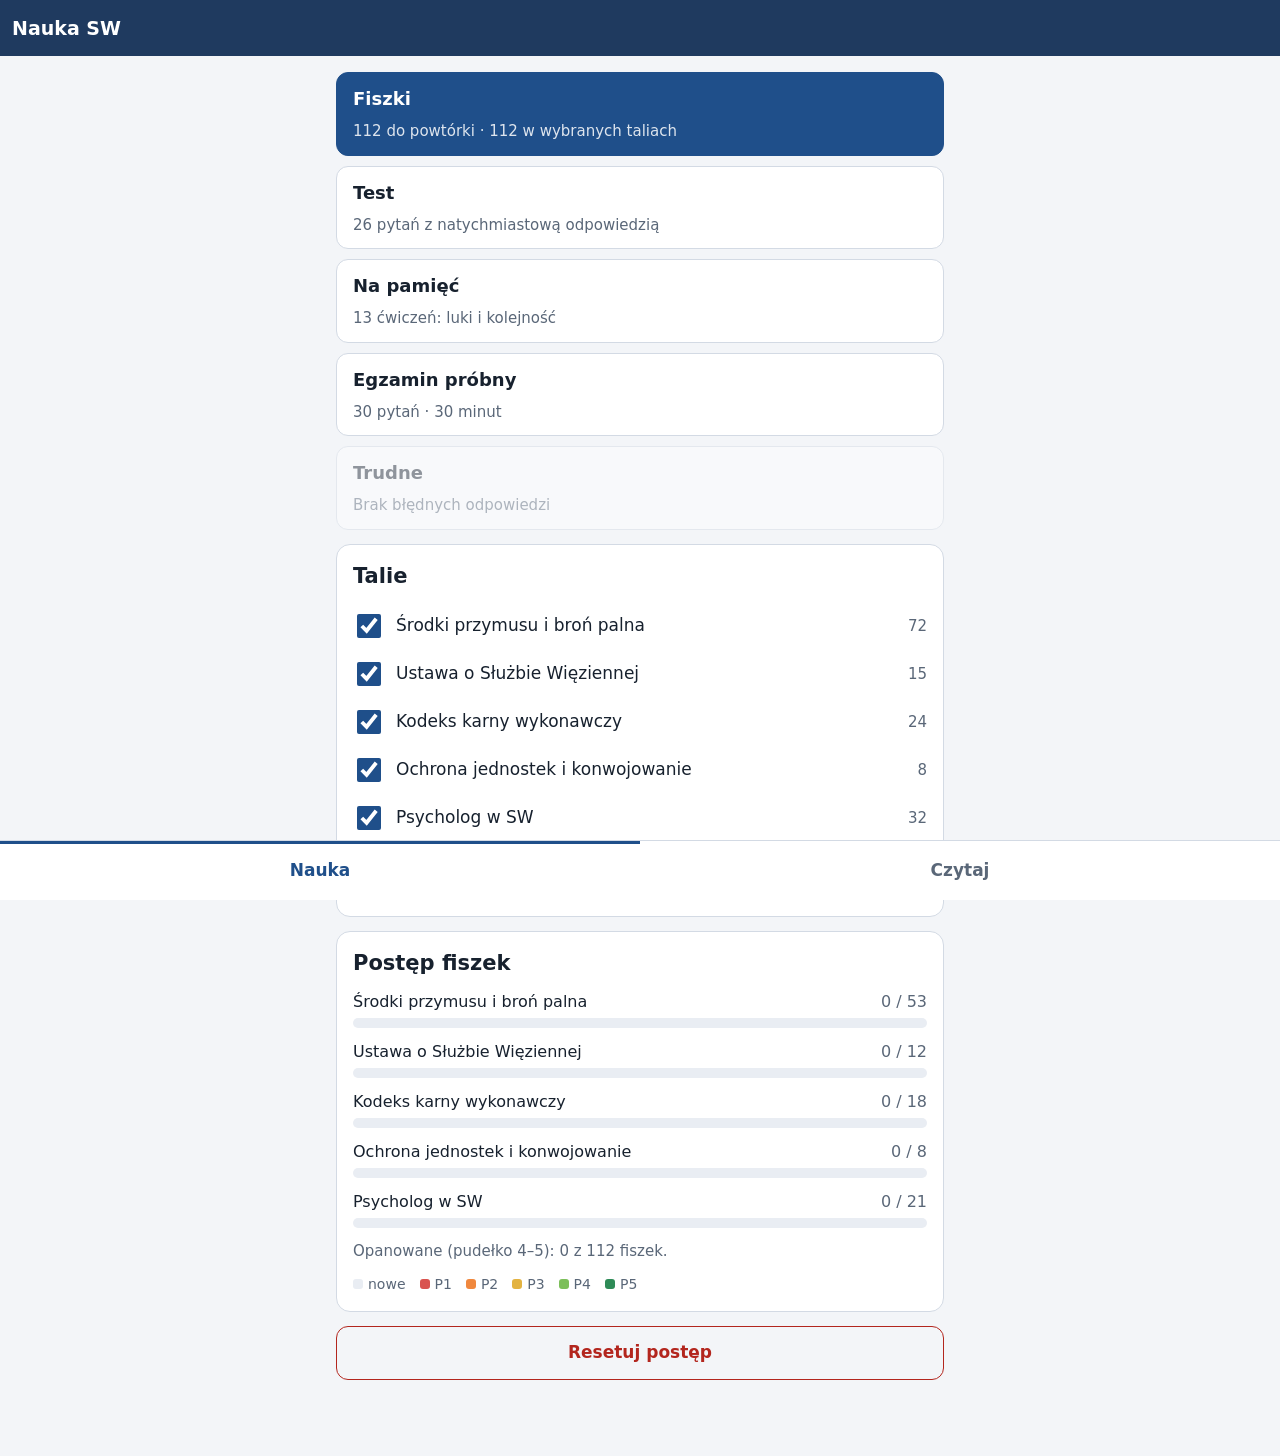
==== index.html @ e8537b6b "Add files via upload" ====
<!doctype html>
<html lang="pl">
<head>
  <meta charset="utf-8">
  <meta name="viewport" content="width=device-width, initial-scale=1, viewport-fit=cover">
  <title>Nauka SW</title>
  <meta name="description" content="Nauka do egzaminu ze szkolenia chorążych Służby Więziennej – fiszki, testy, egzamin próbny.">
  <meta name="theme-color" content="#1f3a5f" media="(prefers-color-scheme: light)">
  <meta name="theme-color" content="#0f1722" media="(prefers-color-scheme: dark)">
  <meta name="color-scheme" content="light dark">
  <meta name="apple-mobile-web-app-capable" content="yes">
  <meta name="mobile-web-app-capable" content="yes">
  <meta name="apple-mobile-web-app-title" content="Nauka SW">
  <meta name="apple-mobile-web-app-status-bar-style" content="default">
  <link rel="manifest" href="manifest.json">
  <link rel="icon" href="ikony/icon.svg" type="image/svg+xml">
  <link rel="apple-touch-icon" href="ikony/apple-touch-icon.png">
  <link rel="stylesheet" href="style.css">
</head>
<body>
  <header class="topbar">
    <button id="back" class="back" type="button" aria-label="Wróć" hidden>‹</button>
    <h1 id="title">Nauka SW</h1>
    <div id="timer" class="timer" hidden></div>
  </header>
  <div id="storage-warning" class="banner" hidden>Pamięć przeglądarki jest niedostępna – postęp nie zostanie zapisany po zamknięciu strony.</div>
  <main id="app" tabindex="-1">
    <p class="loading">Ładowanie…</p>
  </main>
  <nav class="tabbar" aria-label="Zakładki">
    <a href="#/" data-tab="nauka">Nauka</a>
    <a href="#/czytaj" data-tab="czytaj" id="tab-czytaj" hidden>Czytaj</a>
  </nav>
  <script src="app.js"></script>
</body>
</html>
---- style.css ----
:root {
  --bg: #f3f5f8;
  --surface: #ffffff;
  --surface-2: #e9edf3;
  --text: #17212e;
  --muted: #5a6778;
  --line: #d3dae4;
  --primary: #1f4f8a;
  --primary-text: #ffffff;
  --ok: #1d7a43;
  --ok-bg: #e3f4ea;
  --bad: #b3261e;
  --bad-bg: #fbe7e5;
  --warn: #8a5a00;
  --warn-bg: #fdf1d8;
  --quote: #eef2f8;
  --topbar: #1f3a5f;
  --topbar-text: #ffffff;
  --radius: 14px;
  --tabbar-h: 60px;
  color-scheme: light;
}

@media (prefers-color-scheme: dark) {
  :root {
    --bg: #0f1722;
    --surface: #18222f;
    --surface-2: #223041;
    --text: #e8edf3;
    --muted: #9ba8b8;
    --line: #2e3d50;
    --primary: #6ea8f0;
    --primary-text: #0b1420;
    --ok: #5fd08f;
    --ok-bg: #12301f;
    --bad: #ff8a80;
    --bad-bg: #3a1714;
    --warn: #f3c262;
    --warn-bg: #352812;
    --quote: #1d2a3a;
    --topbar: #131d2a;
    --topbar-text: #e8edf3;
    color-scheme: dark;
  }
}

* { box-sizing: border-box; }
html { -webkit-text-size-adjust: 100%; }
body {
  margin: 0;
  background: var(--bg);
  color: var(--text);
  font: 17px/1.5 system-ui, -apple-system, "Segoe UI", Roboto, "Helvetica Neue", Arial, sans-serif;
  min-height: 100vh;
  padding-bottom: calc(var(--tabbar-h) + env(safe-area-inset-bottom));
}
button, input { font: inherit; color: inherit; }
[hidden] { display: none !important; }

.topbar {
  position: sticky; top: 0; z-index: 10;
  display: flex; align-items: center; gap: 8px;
  min-height: 56px;
  padding: env(safe-area-inset-top) 12px 0;
  background: var(--topbar); color: var(--topbar-text);
}
.topbar h1 { flex: 1; margin: 0; font-size: 19px; font-weight: 650; overflow: hidden; text-overflow: ellipsis; white-space: nowrap; }
.back {
  width: 44px; height: 44px; border: 0; border-radius: 10px;
  background: transparent; color: inherit; font-size: 34px; line-height: 1; cursor: pointer;
}
.timer { font-variant-numeric: tabular-nums; font-weight: 700; padding: 4px 10px; border-radius: 8px; background: rgba(255,255,255,.15); }
.timer.low { background: var(--bad); color: #fff; }

.banner { background: var(--warn-bg); color: var(--warn); padding: 10px 16px; font-size: 15px; }

main { max-width: 640px; margin: 0 auto; padding: 16px; outline: none; }
.loading { color: var(--muted); text-align: center; margin-top: 40px; }

.tabbar {
  position: fixed; left: 0; right: 0; bottom: 0; z-index: 10;
  display: flex; height: calc(var(--tabbar-h) + env(safe-area-inset-bottom));
  padding-bottom: env(safe-area-inset-bottom);
  background: var(--surface); border-top: 1px solid var(--line);
}
.tabbar a {
  flex: 1; display: flex; align-items: center; justify-content: center;
  color: var(--muted); text-decoration: none; font-weight: 600; font-size: 17px;
}
.tabbar a.active { color: var(--primary); box-shadow: inset 0 3px 0 var(--primary); }

h2 { font-size: 21px; margin: 20px 0 10px; }
h3 { font-size: 18px; margin: 16px 0 8px; }
.muted { color: var(--muted); }
.small { font-size: 15px; }

.card {
  background: var(--surface); border: 1px solid var(--line); border-radius: var(--radius);
  padding: 16px; margin: 0 0 14px;
}

/* Przyciski */
.btn {
  display: flex; align-items: center; justify-content: center; gap: 8px;
  width: 100%; min-height: 54px; padding: 12px 16px;
  border: 1px solid var(--line); border-radius: 12px;
  background: var(--surface); color: var(--text);
  font-size: 17px; font-weight: 600; text-align: center; cursor: pointer;
  -webkit-tap-highlight-color: transparent; text-decoration: none;
}
.btn:active { transform: scale(.98); }
.btn:disabled { opacity: .45; cursor: default; transform: none; }
.btn.primary { background: var(--primary); color: var(--primary-text); border-color: var(--primary); }
.btn.ok { background: var(--ok); color: #fff; border-color: var(--ok); }
.btn.bad { background: var(--bad); color: #fff; border-color: var(--bad); }
.btn.warn { background: var(--warn); color: #fff; border-color: var(--warn); }
@media (prefers-color-scheme: dark) {
  .btn.ok, .btn.bad, .btn.warn { color: #0b1420; }
}
.btn.ghost { background: transparent; }
.btn.danger { color: var(--bad); border-color: var(--bad); background: transparent; }
.row { display: flex; gap: 10px; }
.row > * { flex: 1; }
.stack > * + * { margin-top: 10px; }

/* Ekran startowy – tryby */
.modes { display: grid; gap: 10px; margin-bottom: 14px; }
.mode {
  display: flex; flex-direction: column; align-items: flex-start; justify-content: center;
  min-height: 68px; padding: 12px 16px; text-align: left;
}
.mode .mode-name { font-size: 18px; }
.mode .mode-sub { font-size: 15px; font-weight: 400; color: var(--muted); }
.mode.primary .mode-sub { color: inherit; opacity: .85; }

/* Filtry */
.check {
  display: flex; align-items: center; gap: 12px;
  min-height: 48px; padding: 6px 0; cursor: pointer;
}
.check input { width: 24px; height: 24px; flex: none; accent-color: var(--primary); }
.check span { flex: 1; }
.check .count { flex: none; color: var(--muted); font-size: 15px; }
.switch { display: flex; align-items: center; justify-content: space-between; gap: 12px; min-height: 52px; cursor: pointer; border-top: 1px solid var(--line); margin-top: 6px; padding-top: 6px; }
.switch input { appearance: none; -webkit-appearance: none; width: 52px; height: 30px; border-radius: 15px; background: var(--line); position: relative; flex: none; cursor: pointer; transition: background .15s; }
.switch input::after { content: ""; position: absolute; top: 3px; left: 3px; width: 24px; height: 24px; border-radius: 50%; background: #fff; transition: transform .15s; box-shadow: 0 1px 3px rgba(0,0,0,.3); }
.switch input:checked { background: var(--primary); }
.switch input:checked::after { transform: translateX(22px); }

/* Postęp */
.deck-progress + .deck-progress { margin-top: 12px; }
.deck-progress .label { display: flex; justify-content: space-between; gap: 10px; font-size: 16px; }
.bar { height: 10px; border-radius: 5px; background: var(--surface-2); overflow: hidden; margin-top: 4px; display: flex; }
.bar > i { display: block; height: 100%; }
:root { --b1: #d9534f; --b2: #f0883e; --b3: #e3b341; --b4: #7cbf5a; --b5: #2e8b57; }
.b1 { background: var(--b1); } .b2 { background: var(--b2); } .b3 { background: var(--b3); } .b4 { background: var(--b4); } .b5 { background: var(--b5); }
.legend { display: flex; flex-wrap: wrap; gap: 6px 14px; font-size: 14px; color: var(--muted); margin-top: 12px; }
.legend span::before { content: ""; display: inline-block; width: 10px; height: 10px; border-radius: 3px; margin-right: 5px; background: var(--c); }

/* Nauka – wspólne */
.progress-line { display: flex; justify-content: space-between; color: var(--muted); font-size: 15px; margin-bottom: 8px; }
.tag { display: inline-block; font-size: 13px; font-weight: 600; padding: 2px 8px; border-radius: 999px; background: var(--surface-2); color: var(--muted); margin: 0 6px 6px 0; }
.tag.mem { background: var(--warn-bg); color: var(--warn); }
.source { font-size: 15px; color: var(--muted); margin-top: 12px; padding-top: 10px; border-top: 1px dashed var(--line); }
.source b { font-weight: 600; }
.actions {
  position: sticky; bottom: calc(var(--tabbar-h) + env(safe-area-inset-bottom));
  background: linear-gradient(to bottom, transparent, var(--bg) 14px);
  padding: 18px 0 10px; margin-top: 4px;
}

/* Fiszki */
.flash { min-height: 220px; cursor: pointer; display: flex; flex-direction: column; -webkit-tap-highlight-color: transparent; }
.flash .fc-front { font-size: 19px; font-weight: 600; }
.flash .fc-back { margin-top: 14px; padding-top: 14px; border-top: 1px solid var(--line); font-size: 18px; white-space: pre-line; }
.flash .hint { margin-top: auto; padding-top: 16px; text-align: center; color: var(--muted); font-size: 15px; }

/* Test */
.question { font-size: 19px; font-weight: 600; margin: 4px 0 14px; }
.options { display: grid; gap: 10px; }
.option { justify-content: flex-start; text-align: left; font-weight: 500; min-height: 56px; }
.option.selected { border-color: var(--primary); box-shadow: inset 0 0 0 2px var(--primary); }
.option.correct { background: var(--ok-bg); border-color: var(--ok); color: var(--text); box-shadow: inset 0 0 0 2px var(--ok); }
.option.wrong { background: var(--bad-bg); border-color: var(--bad); color: var(--text); box-shadow: inset 0 0 0 2px var(--bad); }
.option:disabled { opacity: 1; }
.feedback { margin-top: 14px; padding: 12px 14px; border-radius: 12px; }
.feedback.ok { background: var(--ok-bg); }
.feedback.bad { background: var(--bad-bg); }
.feedback strong { display: block; margin-bottom: 4px; }

/* Luki */
.cloze { font-size: 18px; line-height: 2.2; }
.gap {
  display: inline-block; min-width: 4ch; max-width: 100%;
  padding: 2px 6px; margin: 0 2px; line-height: 1.4;
  border: 0; border-bottom: 2px solid var(--primary); border-radius: 6px 6px 0 0;
  background: var(--surface-2); font-size: 17px;
}
.gap:focus { outline: 2px solid var(--primary); outline-offset: 1px; }
.gap.correct { border-color: var(--ok); background: var(--ok-bg); }
.gap.wrong { border-color: var(--bad); background: var(--bad-bg); }
.fix { color: var(--ok); font-weight: 700; font-size: 16px; }

/* Kolejność */
.order-list { list-style: none; margin: 0; padding: 0; display: grid; gap: 8px; }
.order-item {
  display: flex; align-items: center; gap: 6px;
  background: var(--surface); border: 1px solid var(--line); border-radius: 12px;
  padding: 6px; min-height: 60px;
}
.order-item.dragging { box-shadow: 0 6px 18px rgba(0,0,0,.25); border-color: var(--primary); position: relative; z-index: 2; }
.order-item.correct { border-color: var(--ok); background: var(--ok-bg); }
.order-item.wrong { border-color: var(--bad); background: var(--bad-bg); }
.order-item .txt { flex: 1; font-size: 16px; line-height: 1.35; padding: 4px 2px; }
.handle {
  flex: none; width: 36px; align-self: stretch; display: flex; align-items: center; justify-content: center;
  color: var(--muted); font-size: 22px; cursor: grab; touch-action: none; user-select: none; -webkit-user-select: none;
}
.mv { flex: none; width: 44px; height: 44px; border: 1px solid var(--line); border-radius: 10px; background: var(--surface-2); font-size: 18px; cursor: pointer; }
.mv:disabled { opacity: .3; }
.solution { margin: 10px 0 0; padding-left: 24px; }
.solution li { margin: 4px 0; }

/* Wyniki */
.score { font-size: 44px; font-weight: 800; text-align: center; margin: 4px 0; }
.score-sub { text-align: center; color: var(--muted); margin-bottom: 8px; }
.mistake { border-left: 4px solid var(--bad); }
.mistake .q { font-weight: 600; margin-bottom: 6px; }
.mistake .your { color: var(--bad); }
.mistake .good { color: var(--ok); }
.empty { text-align: center; padding: 26px 16px; }
.empty .big { font-size: 40px; }

/* Czytaj */
.seg { display: flex; background: var(--surface-2); border-radius: 12px; padding: 4px; gap: 4px; margin-bottom: 12px; }
.seg button { flex: 1; min-height: 46px; border: 0; border-radius: 9px; background: transparent; font-weight: 600; cursor: pointer; font-size: 16px; }
.seg button.on { background: var(--surface); box-shadow: 0 1px 3px rgba(0,0,0,.15); }
.toc summary { cursor: pointer; font-weight: 700; min-height: 44px; display: flex; align-items: center; }
.toc ol { list-style: none; margin: 6px 0 0; padding: 0; }
.toc li button { display: block; width: 100%; text-align: left; border: 0; background: none; padding: 9px 4px; cursor: pointer; color: var(--primary); font-size: 16px; border-top: 1px solid var(--line); }
.toc li.h3 button { padding-left: 22px; font-size: 15px; color: var(--text); }
.doc { overflow-wrap: anywhere; }
.doc h1 { font-size: 24px; line-height: 1.25; margin: 4px 0 12px; }
.doc h2 { font-size: 21px; line-height: 1.3; margin: 30px 0 10px; padding-top: 12px; border-top: 2px solid var(--line); scroll-margin-top: 70px; }
.doc h3 { font-size: 18px; margin: 22px 0 8px; scroll-margin-top: 70px; }
.doc p { margin: 0 0 12px; }
.doc ul, .doc ol { margin: 0 0 12px; padding-left: 24px; }
.doc li { margin: 4px 0; }
.doc li > ul, .doc li > ol { margin: 4px 0 0; }
.doc blockquote { margin: 0 0 12px; padding: 10px 14px; background: var(--quote); border-left: 4px solid var(--primary); border-radius: 0 10px 10px 0; }
.doc blockquote p:last-child { margin-bottom: 0; }
.table-wrap { overflow-x: auto; margin: 0 0 14px; border: 1px solid var(--line); border-radius: 10px; -webkit-overflow-scrolling: touch; }
.doc table { border-collapse: collapse; width: 100%; font-size: 15px; min-width: 100%; }
.doc th, .doc td { padding: 8px 10px; border-bottom: 1px solid var(--line); vertical-align: top; text-align: left; min-width: 9em; }
.doc th { background: var(--surface-2); }
.doc tr:last-child td { border-bottom: 0; }
.to-top {
  position: fixed; right: 16px; bottom: calc(var(--tabbar-h) + env(safe-area-inset-bottom) + 16px);
  width: 52px; height: 52px; border-radius: 50%; border: 0; z-index: 5;
  background: var(--primary); color: var(--primary-text); font-size: 24px; cursor: pointer;
  box-shadow: 0 3px 10px rgba(0,0,0,.25);
}
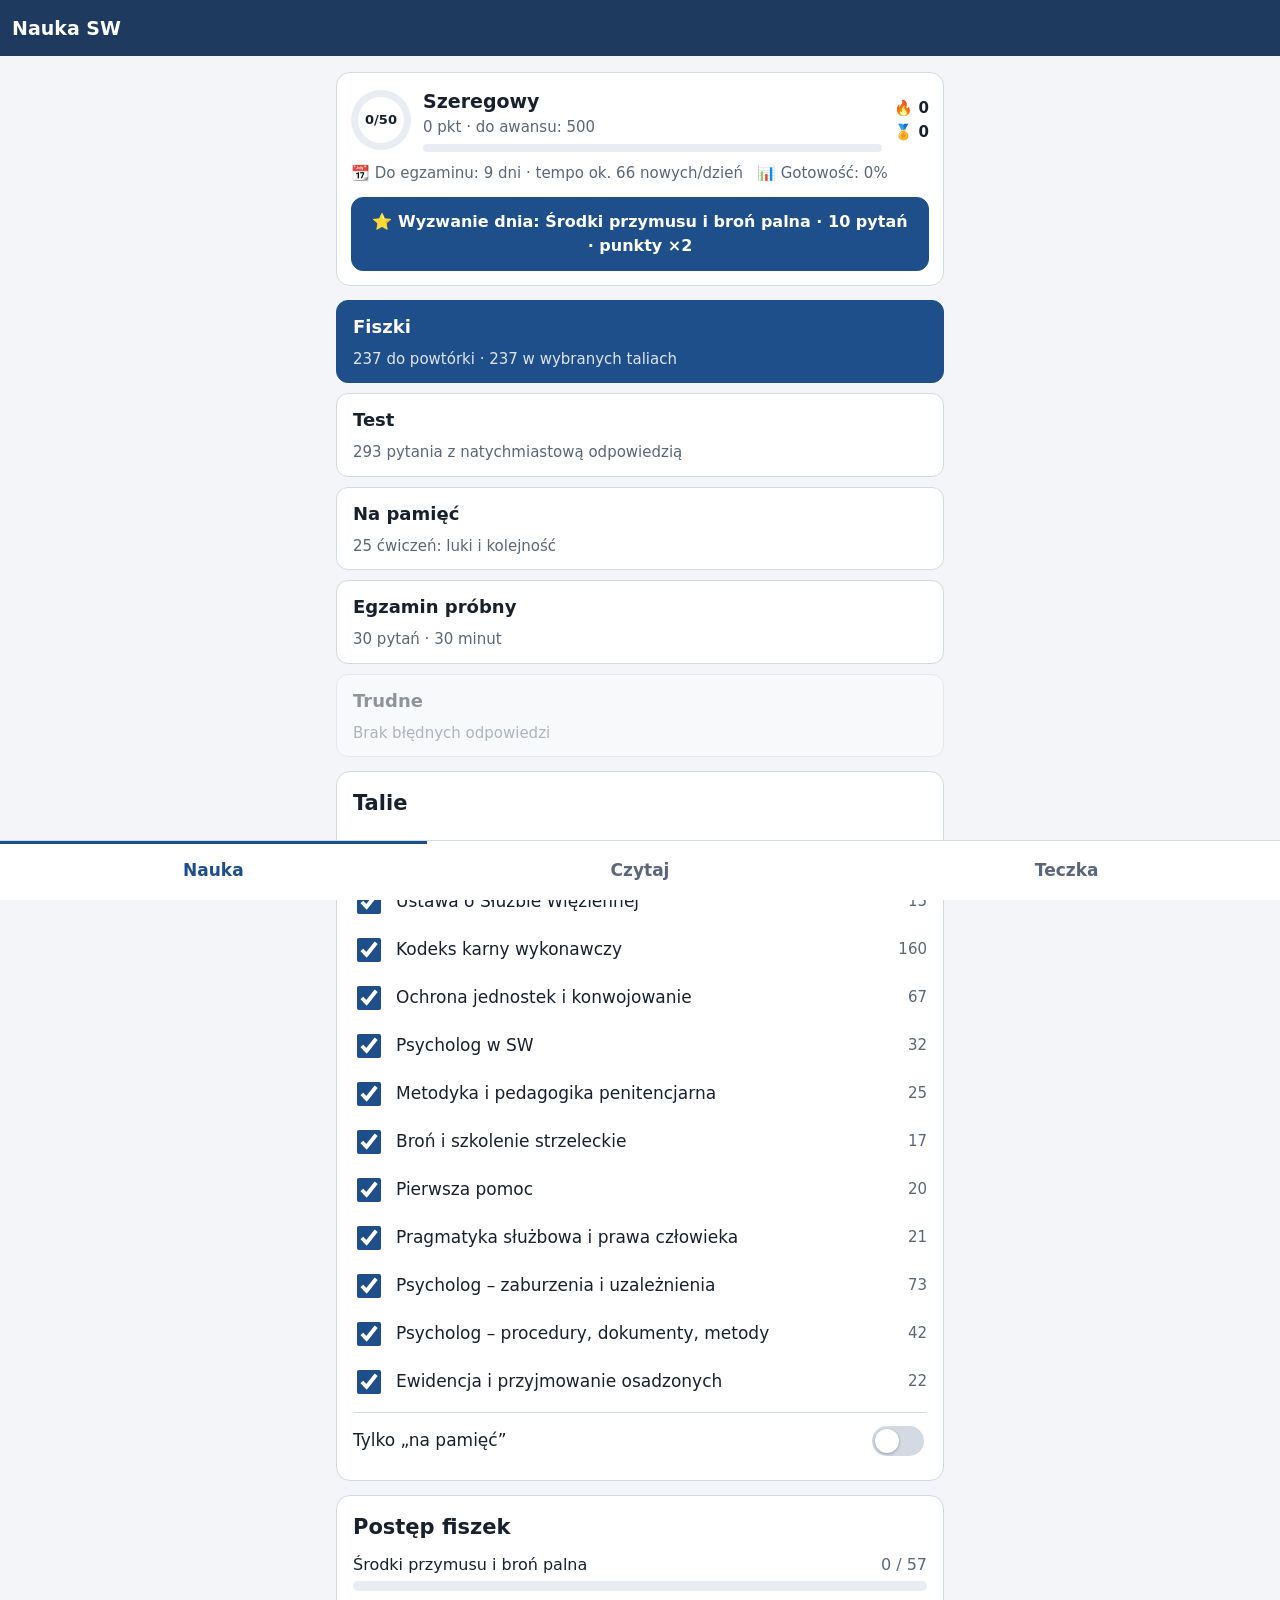
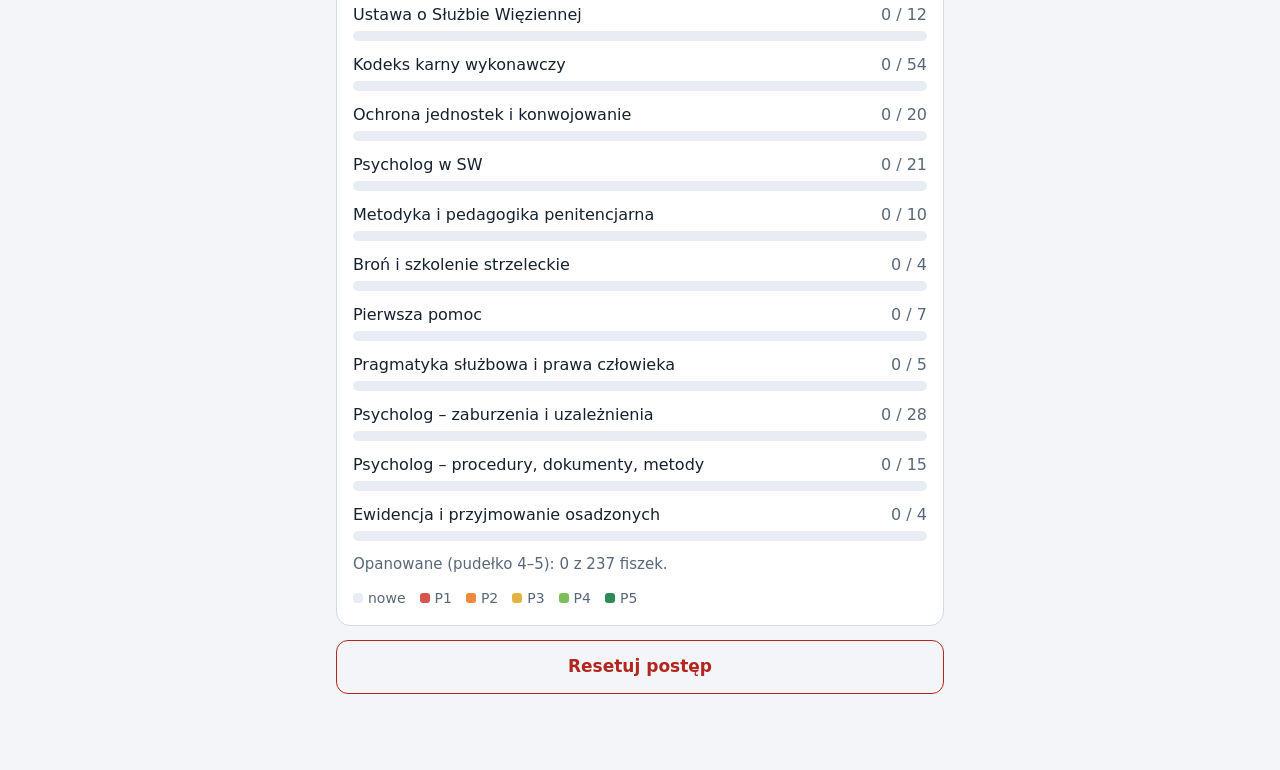
==== commit 05c91745: "Służba: punkty, stopnie, odznaki, kamienie milowe; motyw; warianty pytań; tryb Wybierz; cache v11 - " ====
--- a/index.html
+++ b/index.html
@@ -30,6 +30,7 @@
   <nav class="tabbar" aria-label="Zakładki">
     <a href="#/" data-tab="nauka">Nauka</a>
     <a href="#/czytaj" data-tab="czytaj" id="tab-czytaj" hidden>Czytaj</a>
+    <a href="#/teczka" data-tab="teczka">Teczka</a>
   </nav>
   <script src="app.js"></script>
 </body>
--- a/style.css
+++ b/style.css
@@ -14,6 +14,8 @@
   --warn: #8a5a00;
   --warn-bg: #fdf1d8;
   --quote: #eef2f8;
+  --mark: #ffe58a;
+  --mark-current: #ff9f43;
   --topbar: #1f3a5f;
   --topbar-text: #ffffff;
   --radius: 14px;
@@ -21,8 +23,7 @@
   color-scheme: light;
 }
 
-@media (prefers-color-scheme: dark) {
-  :root {
+:root[data-theme="dark"] {
     --bg: #0f1722;
     --surface: #18222f;
     --surface-2: #223041;
@@ -38,6 +39,32 @@
     --warn: #f3c262;
     --warn-bg: #352812;
     --quote: #1d2a3a;
+    --mark: #6b5600;
+    --mark-current: #c2560c;
+    --topbar: #131d2a;
+    --topbar-text: #e8edf3;
+    color-scheme: dark;
+}
+
+@media (prefers-color-scheme: dark) {
+  :root:not([data-theme="light"]) {
+    --bg: #0f1722;
+    --surface: #18222f;
+    --surface-2: #223041;
+    --text: #e8edf3;
+    --muted: #9ba8b8;
+    --line: #2e3d50;
+    --primary: #6ea8f0;
+    --primary-text: #0b1420;
+    --ok: #5fd08f;
+    --ok-bg: #12301f;
+    --bad: #ff8a80;
+    --bad-bg: #3a1714;
+    --warn: #f3c262;
+    --warn-bg: #352812;
+    --quote: #1d2a3a;
+    --mark: #6b5600;
+    --mark-current: #c2560c;
     --topbar: #131d2a;
     --topbar-text: #e8edf3;
     color-scheme: dark;
@@ -114,8 +141,9 @@
 .btn.ok { background: var(--ok); color: #fff; border-color: var(--ok); }
 .btn.bad { background: var(--bad); color: #fff; border-color: var(--bad); }
 .btn.warn { background: var(--warn); color: #fff; border-color: var(--warn); }
+:root[data-theme="dark"] .btn.ok, :root[data-theme="dark"] .btn.bad, :root[data-theme="dark"] .btn.warn { color: #0b1420; }
 @media (prefers-color-scheme: dark) {
-  .btn.ok, .btn.bad, .btn.warn { color: #0b1420; }
+  :root:not([data-theme="light"]) .btn.ok, :root:not([data-theme="light"]) .btn.bad, :root:not([data-theme="light"]) .btn.warn { color: #0b1420; }
 }
 .btn.ghost { background: transparent; }
 .btn.danger { color: var(--bad); border-color: var(--bad); background: transparent; }
@@ -254,9 +282,133 @@
 .doc th, .doc td { padding: 8px 10px; border-bottom: 1px solid var(--line); vertical-align: top; text-align: left; min-width: 9em; }
 .doc th { background: var(--surface-2); }
 .doc tr:last-child td { border-bottom: 0; }
+/* Wyszukiwanie w skrypcie */
+.search { padding: 12px; }
+.search-input {
+  width: 100%; min-height: 50px; padding: 10px 14px;
+  border: 1px solid var(--line); border-radius: 12px;
+  background: var(--surface-2); font-size: 17px;
+}
+.search-input:focus { outline: 2px solid var(--primary); outline-offset: 1px; }
+.search .check { margin-top: 4px; }
+.search-summary { margin: 8px 0 4px; }
+.search-results:empty { display: none; }
+.search-list { list-style: none; margin: 0; padding: 0; max-height: 45vh; overflow-y: auto; -webkit-overflow-scrolling: touch; border-top: 1px solid var(--line); }
+.search-list li button {
+  display: block; width: 100%; text-align: left; border: 0; background: none; cursor: pointer;
+  padding: 10px 4px; border-bottom: 1px solid var(--line);
+}
+.search-where { display: block; font-weight: 600; font-size: 15px; color: var(--primary); }
+.search-where .tag { margin: 0 6px 2px 0; vertical-align: middle; }
+.search-snippet { display: block; font-size: 15px; color: var(--muted); margin-top: 2px; }
+.search-snippet mark { background: var(--mark); color: var(--text); border-radius: 3px; padding: 0 1px; }
+.search-bar {
+  position: sticky; top: calc(56px + env(safe-area-inset-top)); z-index: 5;
+  display: flex; align-items: center; gap: 8px;
+  margin: 0 0 12px; padding: 8px 10px;
+  background: var(--surface); border: 1px solid var(--line); border-radius: 12px;
+  box-shadow: 0 2px 8px rgba(0,0,0,.12);
+}
+.search-count { flex: 1; font-weight: 700; font-variant-numeric: tabular-nums; }
+mark.hit { background: var(--mark); color: inherit; border-radius: 3px; padding: 0 1px; }
+mark.hit.current { background: var(--mark-current); color: #fff; box-shadow: 0 0 0 2px var(--mark-current); }
 .to-top {
   position: fixed; right: 16px; bottom: calc(var(--tabbar-h) + env(safe-area-inset-bottom) + 16px);
   width: 52px; height: 52px; border-radius: 50%; border: 0; z-index: 5;
   background: var(--primary); color: var(--primary-text); font-size: 24px; cursor: pointer;
   box-shadow: 0 3px 10px rgba(0,0,0,.25);
 }
+
+/* Ocena wyniku */
+.verdict { text-align: center; border-top: 6px solid var(--line); }
+.verdict-icon { font-size: 44px; line-height: 1; margin-top: 4px; }
+.verdict .rank { display: inline-block; margin: 2px auto 8px; padding: 3px 12px; border-radius: 999px; font-size: 14px; font-weight: 700; background: var(--surface-2); }
+.verdict-head { font-size: 20px; font-weight: 800; margin-bottom: 4px; }
+.verdict-text { margin: 4px 0 0; font-size: 16px; }
+.verdict-extra { margin: 10px 0 0; font-weight: 700; }
+.v-red { border-top-color: #d9534f; }
+.v-red .verdict-icon { animation: alarm .6s ease-in-out 4; }
+.v-orange { border-top-color: #f0883e; }
+.v-green { border-top-color: #2e8b57; }
+.v-gold { border-top-color: #d4a017; background: linear-gradient(180deg, rgba(212,160,23,.14), transparent 60%), var(--surface); }
+.v-gold .rank { background: #d4a017; color: #1a1a1a; }
+@keyframes alarm { 50% { opacity: .25; transform: scale(1.15); } }
+.confetti { position: fixed; inset: 0; pointer-events: none; overflow: hidden; z-index: 50; }
+.confetti span { position: absolute; top: -40px; font-size: 24px; animation-name: fall; animation-timing-function: linear; animation-fill-mode: forwards; }
+@keyframes fall { to { transform: translateY(110vh) rotate(540deg); opacity: .9; } }
+@media (prefers-reduced-motion: reduce) { .v-red .verdict-icon { animation: none; } }
+
+/* Powiadomienie o nowej wersji */
+.update-banner { position: fixed; left: 12px; right: 12px; bottom: calc(76px + env(safe-area-inset-bottom, 0px)); z-index: 60;
+  display: flex; align-items: center; gap: 10px; padding: 10px 12px; border-radius: 14px;
+  background: var(--surface); border: 2px solid var(--primary); box-shadow: 0 6px 20px rgba(0,0,0,.25); font-size: 15px; }
+.update-banner span { flex: 1; }
+.update-banner .btn { width: auto; min-height: 42px; padding: 0 16px; margin: 0; }
+
+/* Służba: karta na starcie */
+.service { padding: 14px; }
+.service-top { display: flex; align-items: center; gap: 12px; color: inherit; text-decoration: none; }
+.ring { --p: 0; flex: none; width: 60px; height: 60px; border-radius: 50%; display: grid; place-items: center;
+  background: conic-gradient(var(--ok) calc(var(--p) * 1%), var(--surface-2) 0); }
+.ring span { width: 46px; height: 46px; border-radius: 50%; background: var(--surface); display: grid; place-items: center; font-size: 13px; font-weight: 700; }
+.service-main { flex: 1; min-width: 0; }
+.service-rank { font-size: 19px; font-weight: 800; }
+.service-side { text-align: right; font-weight: 700; font-size: 15px; line-height: 1.6; }
+.xp { height: 8px; border-radius: 4px; background: var(--surface-2); overflow: hidden; margin-top: 6px; }
+.xp i { display: block; height: 100%; background: linear-gradient(90deg, var(--primary), #d4a017); border-radius: 4px; }
+.service-info { display: flex; flex-wrap: wrap; gap: 4px 14px; margin: 10px 0 0; color: var(--muted); }
+.btn.challenge { margin-top: 12px; min-height: 48px; font-size: 16px; }
+
+/* Teczka osobowa */
+.teczka-head { text-align: center; }
+.promo-rank { font-size: 26px; font-weight: 800; margin: 4px 0; }
+.stats { display: grid; grid-template-columns: repeat(4, 1fr); gap: 8px; margin: 12px 0; }
+.stat { background: var(--surface-2); border-radius: 10px; padding: 8px 4px; }
+.stat-v { font-weight: 800; font-size: 16px; white-space: nowrap; }
+@media (max-width: 400px) { .stats { grid-template-columns: repeat(2, 1fr); } }
+.field { display: flex; align-items: center; justify-content: space-between; gap: 10px; font-weight: 600; }
+.field input.date { font: inherit; padding: 8px 10px; border: 1px solid var(--line); border-radius: 10px; background: var(--surface); color: var(--text); }
+.timeline { list-style: none; margin: 0; padding: 0; }
+.timeline li { display: flex; align-items: center; gap: 10px; padding: 8px 0; border-top: 1px solid var(--line); color: var(--muted); }
+.timeline li:first-child { border-top: 0; }
+.timeline li.done { color: var(--text); font-weight: 600; }
+.tl-dot { flex: none; width: 34px; height: 34px; border-radius: 50%; display: grid; place-items: center; background: var(--surface-2); }
+.timeline li.done .tl-dot { background: var(--ok); color: #fff; }
+.cal { display: grid; grid-template-columns: repeat(7, 1fr); gap: 5px; text-align: center; }
+.cal-h { font-size: 13px; color: var(--muted); font-weight: 600; }
+.cal-d { aspect-ratio: 1; display: grid; place-items: center; border-radius: 8px; font-size: 13px; background: var(--surface-2); }
+.cal-d.l1 { background: color-mix(in srgb, var(--ok) 25%, var(--surface-2)); }
+.cal-d.l2 { background: color-mix(in srgb, var(--ok) 50%, var(--surface-2)); }
+.cal-d.l3 { background: color-mix(in srgb, var(--ok) 75%, var(--surface-2)); color: #fff; }
+.cal-d.l4 { background: var(--ok); color: #fff; font-weight: 700; }
+.cal-d.future { opacity: .35; }
+.cal-d.today { outline: 2px solid var(--primary); }
+.badges { display: grid; grid-template-columns: repeat(auto-fill, minmax(140px, 1fr)); gap: 8px; }
+.badge { display: flex; flex-direction: column; align-items: center; text-align: center; gap: 2px; padding: 10px 6px; border-radius: 12px; border: 1px dashed var(--line); opacity: .55; filter: grayscale(1); }
+.badge.got { opacity: 1; filter: none; border: 1px solid #d4a017; background: color-mix(in srgb, #d4a017 10%, var(--surface)); }
+.badge-icon { font-size: 30px; line-height: 1.2; }
+.badge strong { font-size: 14px; line-height: 1.25; }
+.badge .small { font-size: 12px; line-height: 1.3; }
+.ranks > div { display: flex; justify-content: space-between; padding: 5px 8px; border-radius: 8px; }
+.ranks > div.past { color: var(--muted); }
+.ranks > div.on { background: var(--surface-2); font-weight: 800; }
+
+/* Powiadomienia i awans */
+.toast { position: fixed; left: 12px; right: 12px; top: calc(12px + env(safe-area-inset-top, 0px)); z-index: 70;
+  display: flex; align-items: center; gap: 12px; padding: 12px 14px; border-radius: 14px;
+  background: var(--surface); border: 2px solid #d4a017; box-shadow: 0 8px 24px rgba(0,0,0,.25);
+  animation: toast-in .3s ease-out; transition: opacity .3s, transform .3s; }
+.toast.out { opacity: 0; transform: translateY(-20px); }
+.toast-icon { font-size: 30px; }
+@keyframes toast-in { from { opacity: 0; transform: translateY(-20px); } }
+.modal { position: fixed; inset: 0; z-index: 80; background: rgba(0,0,0,.55); display: grid; place-items: center; padding: 16px; }
+.modal-card { max-width: 420px; width: 100%; text-align: center; margin: 0; }
+
+/* Na pamięć – tryb Wybierz */
+.seg-sm { margin: 8px 0 10px; }
+.seg-sm button { min-height: 38px; font-size: 15px; }
+.pickers { margin-top: 12px; display: grid; gap: 8px; }
+.pick-row { display: flex; flex-wrap: wrap; align-items: center; gap: 6px; }
+.pick-n { font-weight: 800; color: var(--muted); min-width: 22px; }
+.chip { border: 1px solid var(--line); background: var(--surface-2); color: var(--text); border-radius: 999px; padding: 8px 12px; font-size: 15px; cursor: pointer; }
+.chip.on { background: var(--primary); color: var(--primary-text); border-color: var(--primary); }
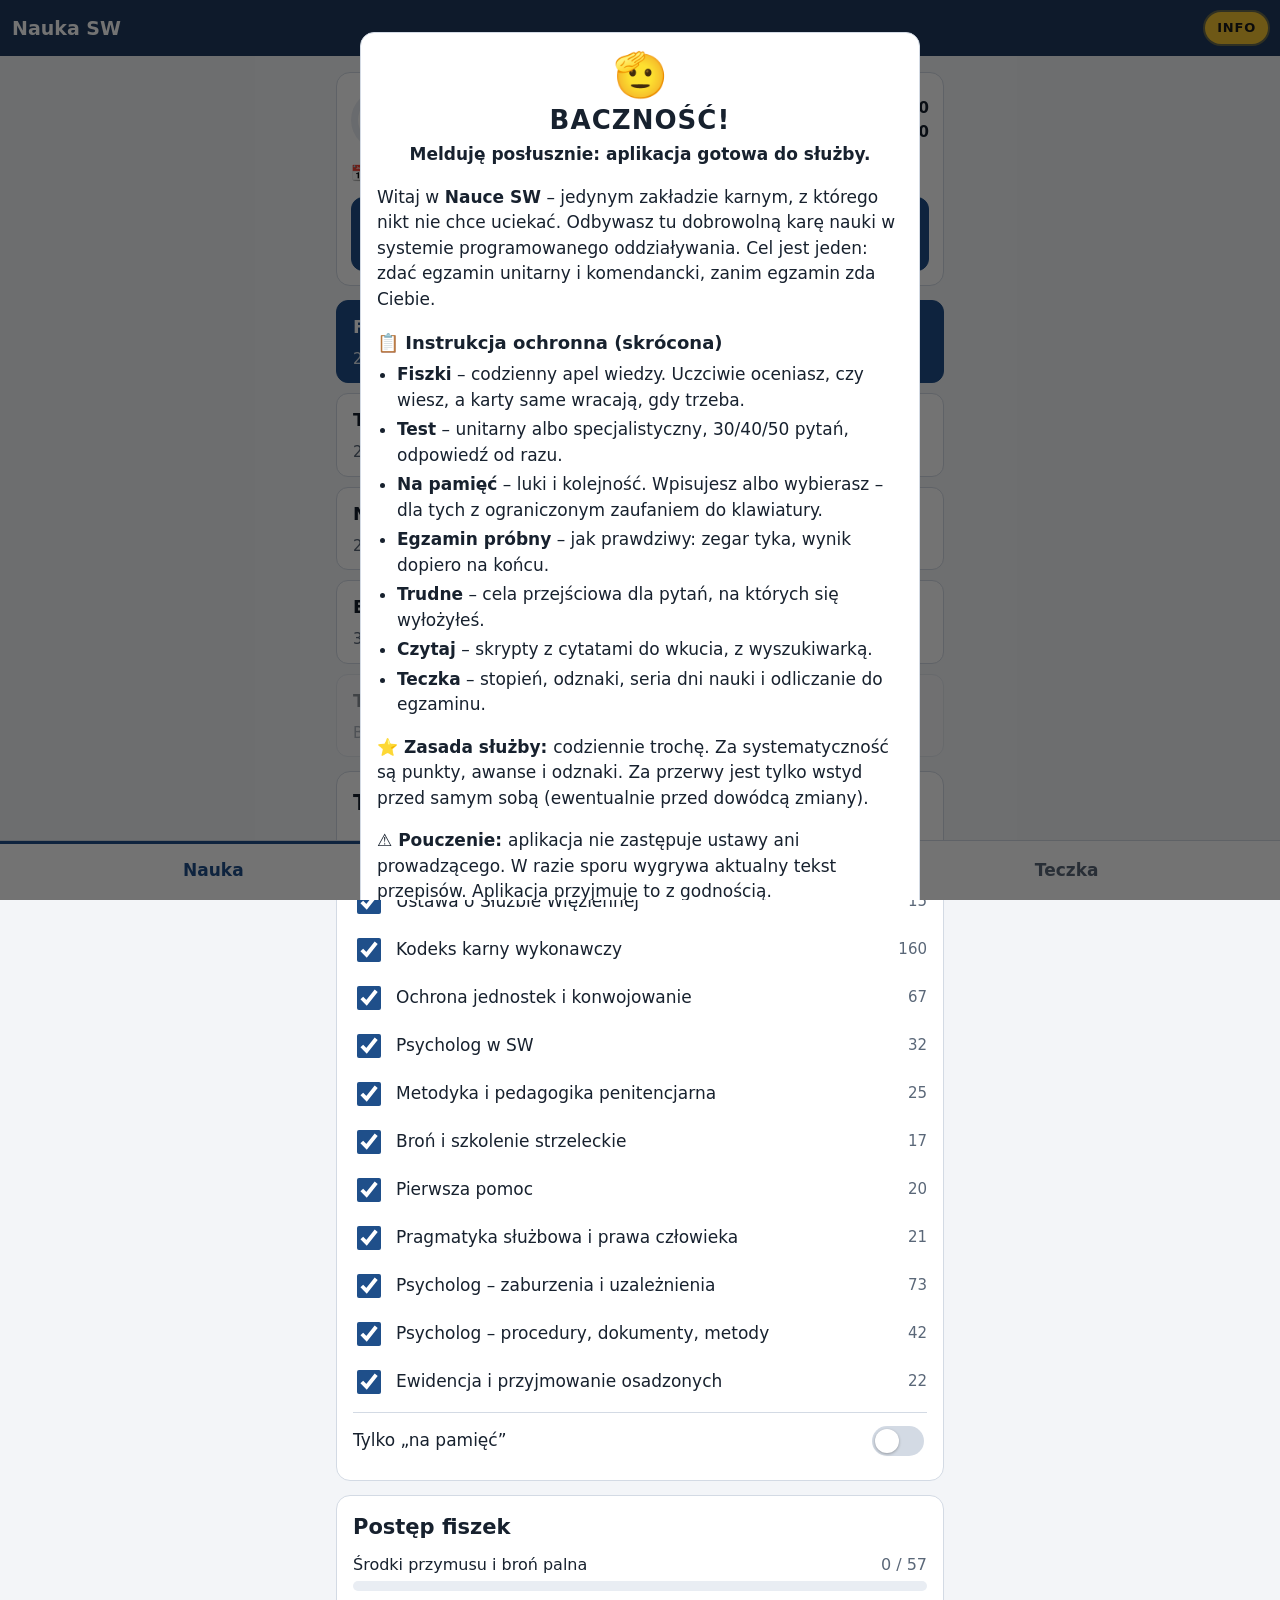
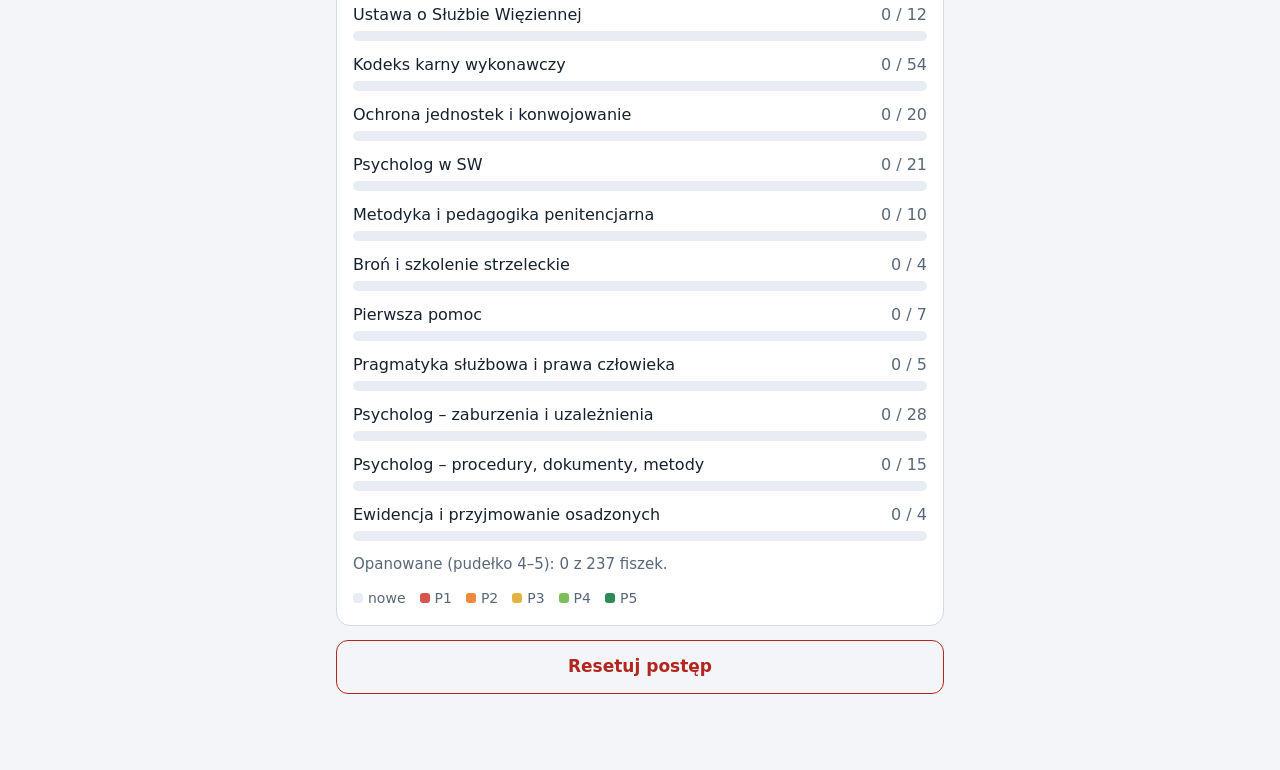
==== commit 4ad078a5: "Okno startowe z przyciskiem INFO, stopnie do pułkownika, lista słów pod luką; cache v12 - Okno „BACZ" ====
--- a/index.html
+++ b/index.html
@@ -21,6 +21,7 @@
   <header class="topbar">
     <button id="back" class="back" type="button" aria-label="Wróć" hidden>‹</button>
     <h1 id="title">Nauka SW</h1>
+    <button id="info" class="info-btn" type="button" aria-label="Informacje o aplikacji">INFO</button>
     <div id="timer" class="timer" hidden></div>
   </header>
   <div id="storage-warning" class="banner" hidden>Pamięć przeglądarki jest niedostępna – postęp nie zostanie zapisany po zamknięciu strony.</div>
--- a/style.css
+++ b/style.css
@@ -412,3 +412,25 @@
 .pick-n { font-weight: 800; color: var(--muted); min-width: 22px; }
 .chip { border: 1px solid var(--line); background: var(--surface-2); color: var(--text); border-radius: 999px; padding: 8px 12px; font-size: 15px; cursor: pointer; }
 .chip.on { background: var(--primary); color: var(--primary-text); border-color: var(--primary); }
+
+/* Okno startowe i przycisk INFO */
+.info-btn { flex: none; border: 0; border-radius: 999px; padding: 6px 12px; font-weight: 800; font-size: 13px; letter-spacing: .06em;
+  background: #f4c430; color: #1a1a1a; cursor: pointer; box-shadow: 0 0 0 2px rgba(244,196,48,.35); }
+.info-btn:active { transform: scale(.96); }
+.modal.welcome { overflow-y: auto; align-items: start; }
+.welcome-card { text-align: left; max-width: 560px; margin: 16px auto; }
+.welcome-card .verdict-icon, .welcome-card h2, .welcome-card .lead { text-align: center; }
+.welcome-card h2 { margin: 4px 0 2px; font-size: 26px; letter-spacing: .04em; }
+.welcome-card .lead { font-weight: 700; margin-top: 0; }
+.welcome-card h3 { margin: 16px 0 6px; }
+.welcome-card ul { padding-left: 20px; margin: 6px 0; }
+.welcome-card li { margin: 4px 0; }
+.welcome-card .btn { margin-top: 14px; font-size: 20px; letter-spacing: .04em; }
+
+/* Lista słów pod luką */
+input.gap-pick { cursor: pointer; caret-color: transparent; }
+.gap-menu { position: absolute; z-index: 75; min-width: 160px; max-width: min(320px, calc(100vw - 16px)); padding: 6px;
+  background: var(--surface); border: 1px solid var(--line); border-radius: 12px; box-shadow: 0 8px 24px rgba(0,0,0,.25);
+  display: grid; gap: 4px; }
+.gap-menu button { text-align: left; border: 0; border-radius: 8px; padding: 10px 12px; background: var(--surface-2); color: var(--text); font-size: 16px; cursor: pointer; }
+.gap-menu button.on { background: var(--primary); color: var(--primary-text); }
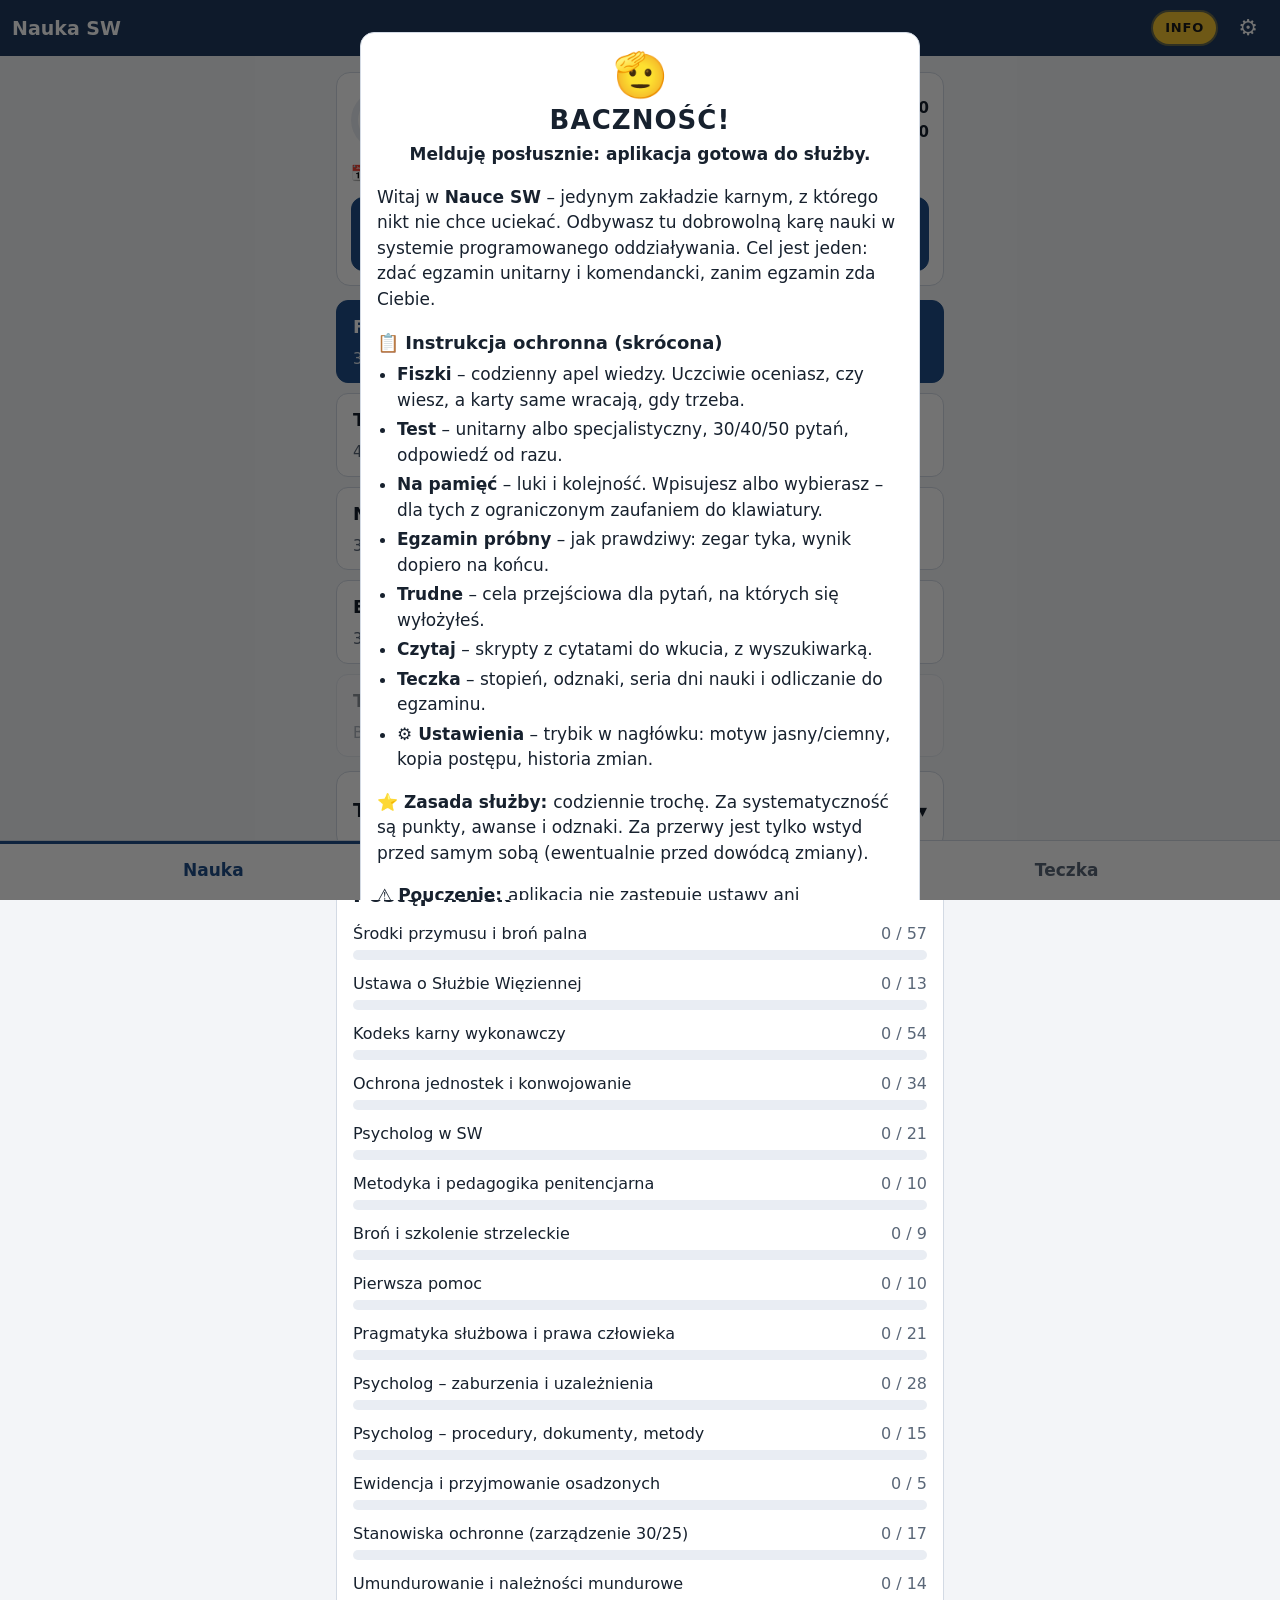
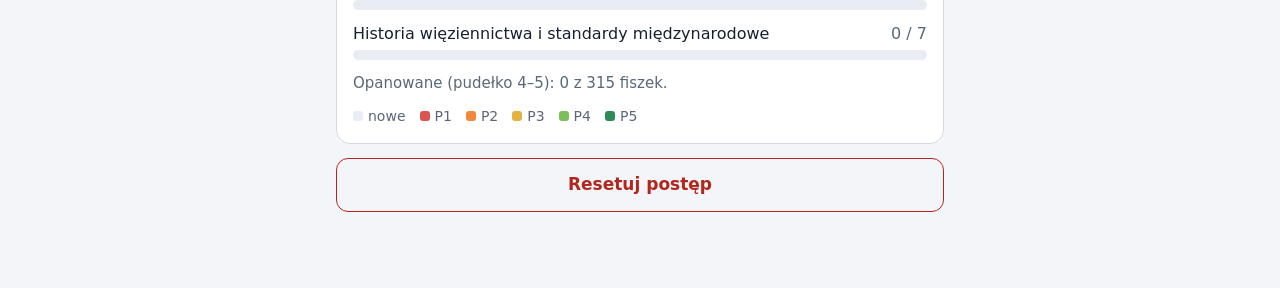
==== commit 010bb7e4: "v15: ustawienia (trybik), rozwijane tematy, nowe talie i pytania z przeczeniem - przycisk ⚙️ obok IN" ====
--- a/index.html
+++ b/index.html
@@ -22,6 +22,7 @@
     <button id="back" class="back" type="button" aria-label="Wróć" hidden>‹</button>
     <h1 id="title">Nauka SW</h1>
     <button id="info" class="info-btn" type="button" aria-label="Informacje o aplikacji">INFO</button>
+    <button id="settings" class="gear-btn" type="button" aria-label="Ustawienia">⚙️</button>
     <div id="timer" class="timer" hidden></div>
   </header>
   <div id="storage-warning" class="banner" hidden>Pamięć przeglądarki jest niedostępna – postęp nie zostanie zapisany po zamknięciu strony.</div>
--- a/style.css
+++ b/style.css
@@ -434,3 +434,33 @@
   display: grid; gap: 4px; }
 .gap-menu button { text-align: left; border: 0; border-radius: 8px; padding: 10px 12px; background: var(--surface-2); color: var(--text); font-size: 16px; cursor: pointer; }
 .gap-menu button.on { background: var(--primary); color: var(--primary-text); }
+
+/* Co nowego */
+.changes-card { text-align: left; max-height: calc(100vh - 32px); overflow-y: auto; }
+.changes-card .verdict-icon, .changes-card h2 { text-align: center; }
+.changes-card h2 { margin: 4px 0 8px; }
+.changes-entry { border-top: 1px solid var(--line); padding-top: 8px; margin-top: 8px; }
+.changes-entry ul { margin: 4px 0 0; padding-left: 20px; }
+.changes-entry li { margin: 3px 0; }
+.changes-card .btn { margin-top: 14px; }
+
+/* Ustawienia (trybik) */
+.gear-btn { flex: none; border: 0; background: transparent; font-size: 22px; line-height: 1; padding: 6px; margin-left: 4px; cursor: pointer; border-radius: 999px; min-width: 40px; min-height: 40px; }
+.gear-btn:active { transform: rotate(45deg); }
+.settings-card { text-align: left; max-width: 520px; }
+.settings-card h3 { margin: 18px 0 8px; }
+.settings-card > .btn.primary { margin-top: 18px; }
+.settings-head { display: flex; align-items: center; justify-content: space-between; }
+.settings-head h2 { margin: 0; }
+.close-x { border: 0; background: transparent; font-size: 22px; color: inherit; cursor: pointer; min-width: 40px; min-height: 40px; }
+
+/* Tematy – rozwijana lista */
+details.topics > summary { cursor: pointer; list-style: none; display: flex; align-items: center; justify-content: space-between; gap: 8px; min-height: 44px; font-weight: 800; font-size: 20px; }
+details.topics > summary::-webkit-details-marker { display: none; }
+details.topics > summary::after { content: '▾'; font-size: 18px; transition: transform .15s; }
+details.topics[open] > summary::after { transform: rotate(180deg); }
+details.topics > summary .count { margin-left: auto; font-weight: 500; font-size: 14px; color: var(--muted); }
+.deck-all { margin: 8px 0 4px; }
+.deck-all .btn { font-size: 14px; padding: 8px 10px; min-height: 40px; }
+.topic-group h3 { display: flex; justify-content: space-between; align-items: baseline; margin: 14px 0 4px; font-size: 15px; color: var(--muted); }
+.link-btn { border: 0; background: none; color: var(--primary); font-weight: 700; cursor: pointer; padding: 4px; font-size: 14px; }
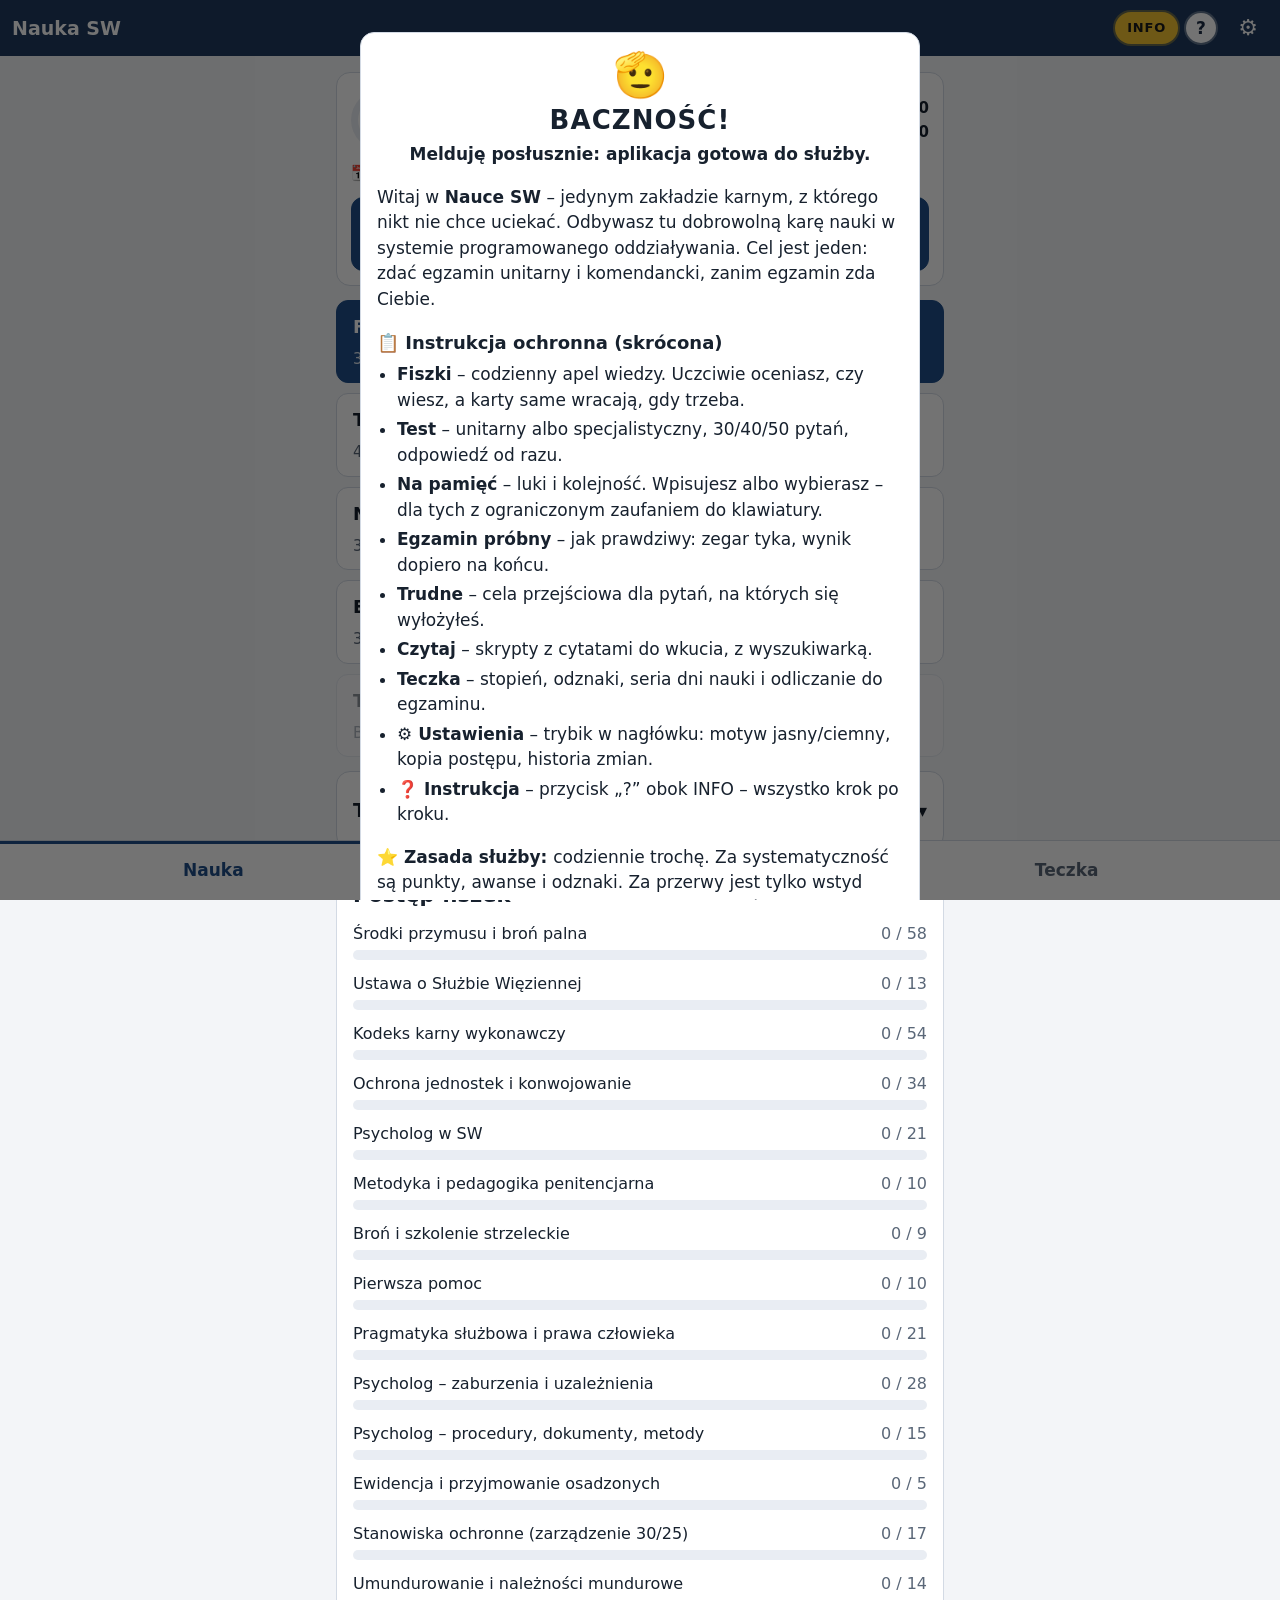
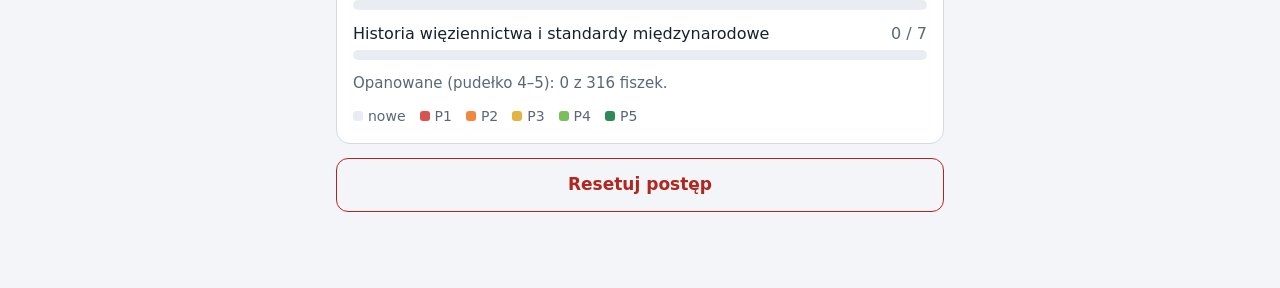
==== commit 70ed75d8: "v17: przycisk „?” z instrukcją obsługi Co-Authored-By: Claude Opus 5.5 <noreply@anthropic.com> Claud" ====
--- a/index.html
+++ b/index.html
@@ -22,6 +22,7 @@
     <button id="back" class="back" type="button" aria-label="Wróć" hidden>‹</button>
     <h1 id="title">Nauka SW</h1>
     <button id="info" class="info-btn" type="button" aria-label="Informacje o aplikacji">INFO</button>
+    <button id="help" class="help-btn" type="button" aria-label="Instrukcja obsługi">?</button>
     <button id="settings" class="gear-btn" type="button" aria-label="Ustawienia">⚙️</button>
     <div id="timer" class="timer" hidden></div>
   </header>
--- a/style.css
+++ b/style.css
@@ -464,3 +464,16 @@
 .deck-all .btn { font-size: 14px; padding: 8px 10px; min-height: 40px; }
 .topic-group h3 { display: flex; justify-content: space-between; align-items: baseline; margin: 14px 0 4px; font-size: 15px; color: var(--muted); }
 .link-btn { border: 0; background: none; color: var(--primary); font-weight: 700; cursor: pointer; padding: 4px; font-size: 14px; }
+
+/* Instrukcja obsługi */
+.help-btn { flex: none; border: 0; border-radius: 999px; width: 30px; height: 30px; padding: 0; font-weight: 800; font-size: 17px; line-height: 1;
+  background: #ffffff; color: #1a2b44; cursor: pointer; box-shadow: 0 0 0 2px rgba(255,255,255,.3); }
+.help-btn:active { transform: scale(.94); }
+.modal.manual { overflow-y: auto; align-items: start; }
+.manual-card { text-align: left; max-width: 560px; margin: 16px auto; }
+.manual-card > .btn.primary { margin-top: 16px; }
+.manual-sec { border-top: 1px solid var(--line, rgba(127,127,127,.25)); padding: 2px 0; }
+.manual-sec > summary { cursor: pointer; font-weight: 700; min-height: 44px; display: flex; align-items: center; }
+.manual-sec ul { padding-left: 20px; margin: 4px 0 10px; }
+.manual-sec li { margin: 5px 0; }
+.manual-sec p { margin: 4px 0 8px; }
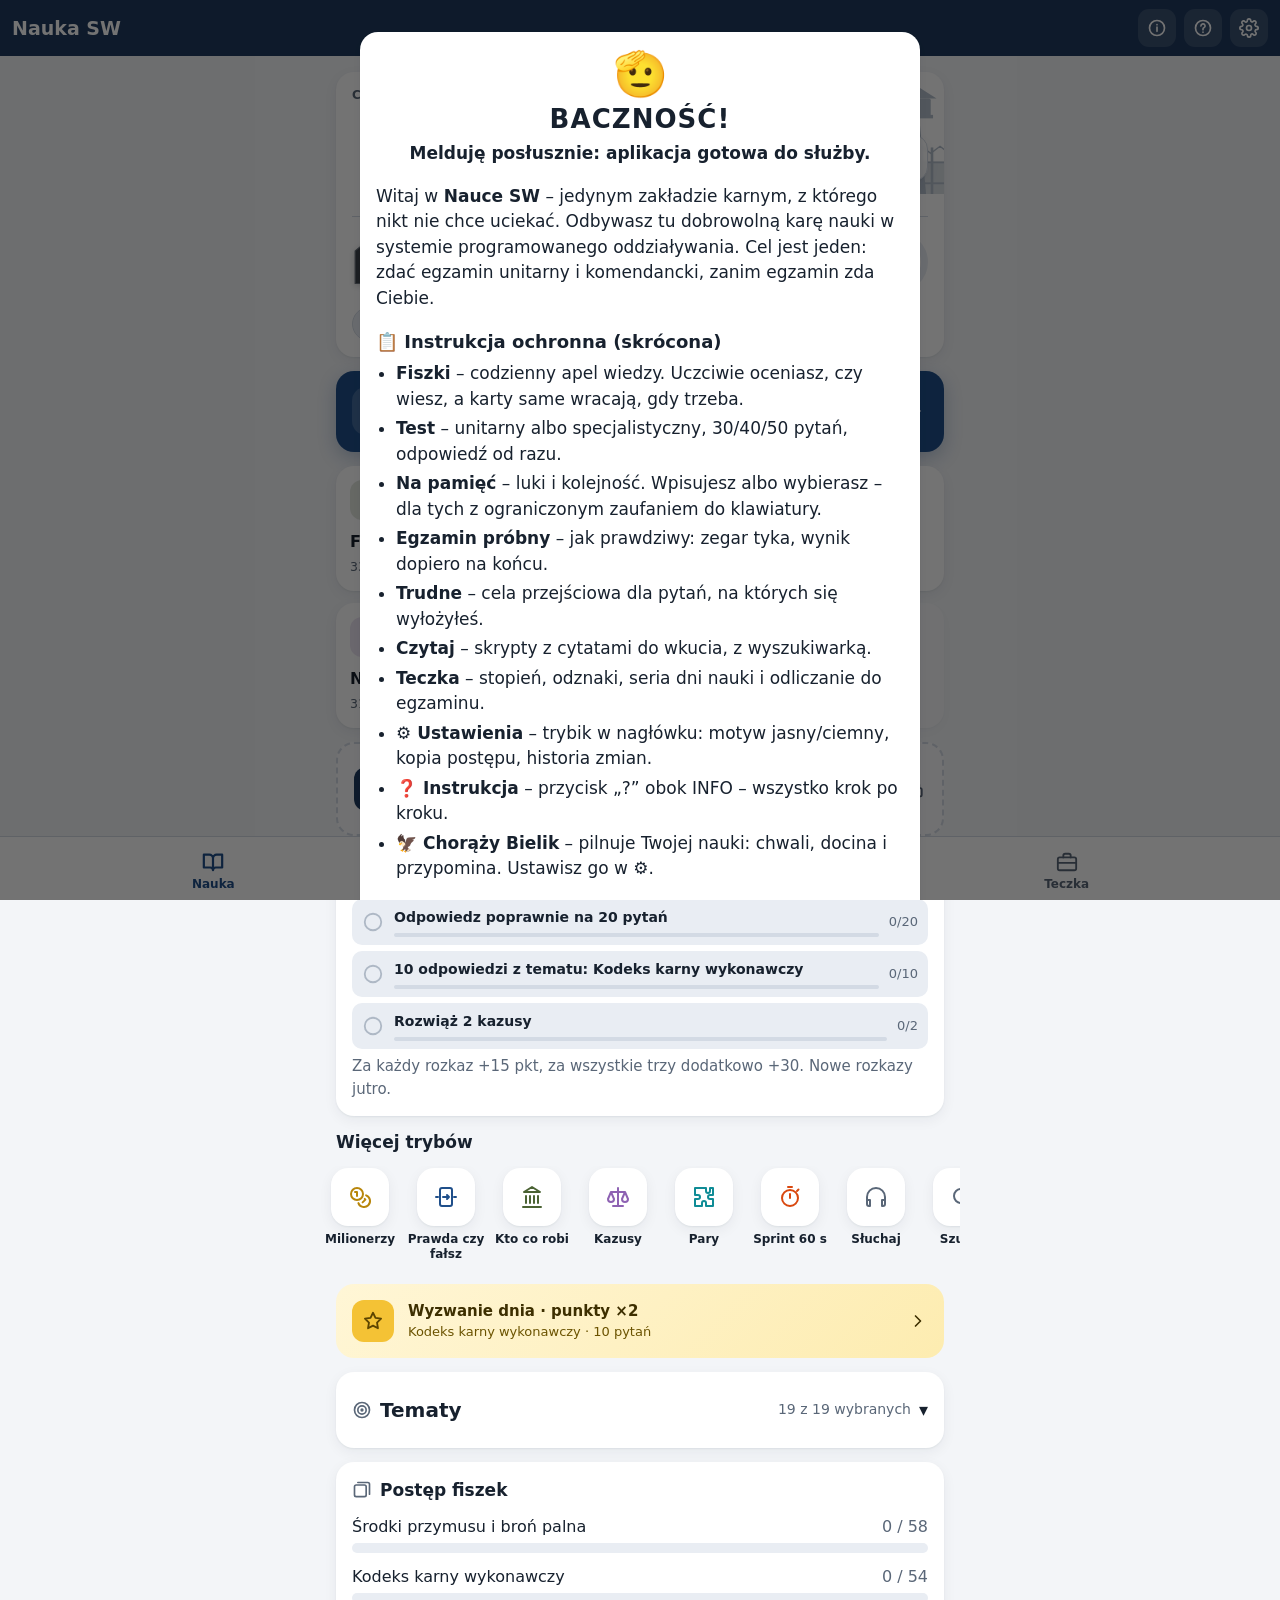
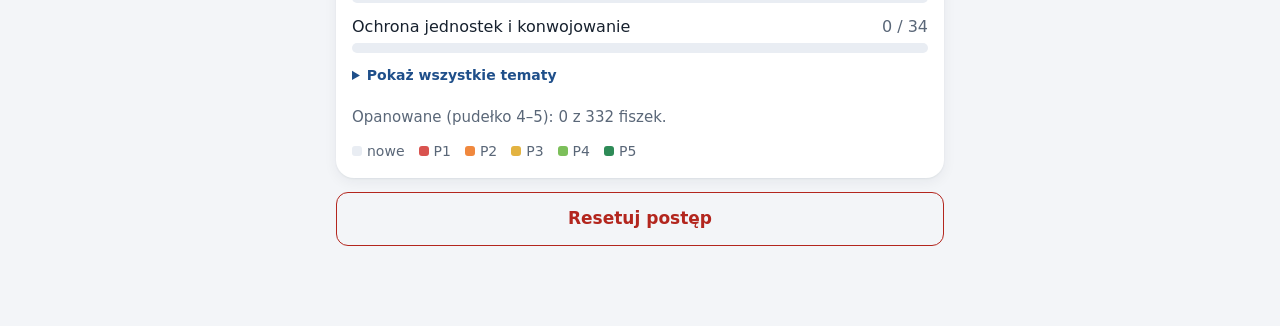
==== commit a10c8100: "v31: nowy wygląd – karta główna z wieżyczką, pagony SW, furażerka Bielika, odznaki-obrazki, wykres -" ====
--- a/index.html
+++ b/index.html
@@ -2,6 +2,7 @@
 <html lang="pl">
 <head>
   <meta charset="utf-8">
+  <meta name="robots" content="noindex, nofollow, noarchive">
   <meta name="viewport" content="width=device-width, initial-scale=1, viewport-fit=cover">
   <title>Nauka SW</title>
   <meta name="description" content="Nauka do egzaminu ze szkolenia chorążych Służby Więziennej – fiszki, testy, egzamin próbny.">
@@ -19,11 +20,11 @@
 </head>
 <body>
   <header class="topbar">
-    <button id="back" class="back" type="button" aria-label="Wróć" hidden>‹</button>
+    <button id="back" class="back" type="button" aria-label="Wróć" hidden><svg width="26" height="26" viewBox="0 0 24 24" fill="none" stroke="currentColor" stroke-width="2" stroke-linecap="round" stroke-linejoin="round" aria-hidden="true"><path d="M15 6l-6 6 6 6"></path></svg></button>
     <h1 id="title">Nauka SW</h1>
-    <button id="info" class="info-btn" type="button" aria-label="Informacje o aplikacji">INFO</button>
-    <button id="help" class="help-btn" type="button" aria-label="Instrukcja obsługi">?</button>
-    <button id="settings" class="gear-btn" type="button" aria-label="Ustawienia">⚙️</button>
+    <button id="info" class="top-ic" type="button" aria-label="Informacje o aplikacji"><svg width="20" height="20" viewBox="0 0 24 24" fill="none" stroke="currentColor" stroke-width="2" stroke-linecap="round" stroke-linejoin="round" aria-hidden="true"><circle cx="12" cy="12" r="9"></circle><path d="M12 11v5M12 8h.01"></path></svg></button>
+    <button id="help" class="top-ic" type="button" aria-label="Instrukcja obsługi"><svg width="20" height="20" viewBox="0 0 24 24" fill="none" stroke="currentColor" stroke-width="2" stroke-linecap="round" stroke-linejoin="round" aria-hidden="true"><circle cx="12" cy="12" r="9"></circle><path d="M9.5 9.5a2.5 2.5 0 1 1 3.5 2.3c-.7.3-1 .8-1 1.5V14M12 17h.01"></path></svg></button>
+    <button id="settings" class="top-ic" type="button" aria-label="Ustawienia"><svg width="20" height="20" viewBox="0 0 24 24" fill="none" stroke="currentColor" stroke-width="2" stroke-linecap="round" stroke-linejoin="round" aria-hidden="true"><circle cx="12" cy="12" r="3"></circle><path d="M19.4 15a1.7 1.7 0 0 0 .3 1.8l.1.1a2 2 0 1 1-2.8 2.8l-.1-.1a1.7 1.7 0 0 0-1.8-.3 1.7 1.7 0 0 0-1 1.5V21a2 2 0 1 1-4 0v-.1a1.7 1.7 0 0 0-1.1-1.5 1.7 1.7 0 0 0-1.8.3l-.1.1a2 2 0 1 1-2.8-2.8l.1-.1a1.7 1.7 0 0 0 .3-1.8 1.7 1.7 0 0 0-1.5-1H3a2 2 0 1 1 0-4h.1a1.7 1.7 0 0 0 1.5-1.1 1.7 1.7 0 0 0-.3-1.8l-.1-.1a2 2 0 1 1 2.8-2.8l.1.1a1.7 1.7 0 0 0 1.8.3H9a1.7 1.7 0 0 0 1-1.5V3a2 2 0 1 1 4 0v.1a1.7 1.7 0 0 0 1 1.5 1.7 1.7 0 0 0 1.8-.3l.1-.1a2 2 0 1 1 2.8 2.8l-.1.1a1.7 1.7 0 0 0-.3 1.8V9a1.7 1.7 0 0 0 1.5 1H21a2 2 0 1 1 0 4h-.1a1.7 1.7 0 0 0-1.5 1z"></path></svg></button>
     <div id="timer" class="timer" hidden></div>
   </header>
   <div id="storage-warning" class="banner" hidden>Pamięć przeglądarki jest niedostępna – postęp nie zostanie zapisany po zamknięciu strony.</div>
@@ -31,9 +32,9 @@
     <p class="loading">Ładowanie…</p>
   </main>
   <nav class="tabbar" aria-label="Zakładki">
-    <a href="#/" data-tab="nauka">Nauka</a>
-    <a href="#/czytaj" data-tab="czytaj" id="tab-czytaj" hidden>Czytaj</a>
-    <a href="#/teczka" data-tab="teczka">Teczka</a>
+    <a href="#/" data-tab="nauka"><svg width="22" height="22" viewBox="0 0 24 24" fill="none" stroke="currentColor" stroke-width="2" stroke-linecap="round" stroke-linejoin="round" aria-hidden="true"><path d="M2 4h6a4 4 0 0 1 4 4v13a3 3 0 0 0-3-3H2zM22 4h-6a4 4 0 0 0-4 4v13a3 3 0 0 1 3-3h7z"></path></svg><span>Nauka</span></a>
+    <a href="#/czytaj" data-tab="czytaj" id="tab-czytaj" hidden><svg width="22" height="22" viewBox="0 0 24 24" fill="none" stroke="currentColor" stroke-width="2" stroke-linecap="round" stroke-linejoin="round" aria-hidden="true"><path d="M14 2H6a2 2 0 0 0-2 2v16a2 2 0 0 0 2 2h12a2 2 0 0 0 2-2V8z"></path><path d="M14 2v6h6M8 13h8M8 17h6"></path></svg><span>Czytaj</span></a>
+    <a href="#/teczka" data-tab="teczka"><svg width="22" height="22" viewBox="0 0 24 24" fill="none" stroke="currentColor" stroke-width="2" stroke-linecap="round" stroke-linejoin="round" aria-hidden="true"><rect x="2" y="7" width="20" height="14" rx="2"></rect><path d="M16 7V5a2 2 0 0 0-2-2h-4a2 2 0 0 0-2 2v2M2 13h20"></path></svg><span>Teczka</span></a>
   </nav>
   <script src="app.js"></script>
 </body>
--- a/style.css
+++ b/style.css
@@ -401,8 +401,10 @@
 .toast.out { opacity: 0; transform: translateY(-20px); }
 .toast-icon { font-size: 30px; }
 @keyframes toast-in { from { opacity: 0; transform: translateY(-20px); } }
-.modal { position: fixed; inset: 0; z-index: 80; background: rgba(0,0,0,.55); display: grid; place-items: center; padding: 16px; }
-.modal-card { max-width: 420px; width: 100%; text-align: center; margin: 0; }
+.modal { position: fixed; inset: 0; z-index: 80; background: rgba(0,0,0,.55); display: flex; flex-direction: column;
+  overflow-y: auto; overscroll-behavior: contain; -webkit-overflow-scrolling: touch;
+  padding: calc(16px + env(safe-area-inset-top, 0px)) 16px calc(32px + env(safe-area-inset-bottom, 0px)); }
+.modal-card { max-width: 420px; width: 100%; text-align: center; margin: auto; flex-shrink: 0; }
 
 /* Na pamięć – tryb Wybierz */
 .seg-sm { margin: 8px 0 10px; }
@@ -417,7 +419,6 @@
 .info-btn { flex: none; border: 0; border-radius: 999px; padding: 6px 12px; font-weight: 800; font-size: 13px; letter-spacing: .06em;
   background: #f4c430; color: #1a1a1a; cursor: pointer; box-shadow: 0 0 0 2px rgba(244,196,48,.35); }
 .info-btn:active { transform: scale(.96); }
-.modal.welcome { overflow-y: auto; align-items: start; }
 .welcome-card { text-align: left; max-width: 560px; margin: 16px auto; }
 .welcome-card .verdict-icon, .welcome-card h2, .welcome-card .lead { text-align: center; }
 .welcome-card h2 { margin: 4px 0 2px; font-size: 26px; letter-spacing: .04em; }
@@ -436,7 +437,7 @@
 .gap-menu button.on { background: var(--primary); color: var(--primary-text); }
 
 /* Co nowego */
-.changes-card { text-align: left; max-height: calc(100vh - 32px); overflow-y: auto; }
+.changes-card { text-align: left; }
 .changes-card .verdict-icon, .changes-card h2 { text-align: center; }
 .changes-card h2 { margin: 4px 0 8px; }
 .changes-entry { border-top: 1px solid var(--line); padding-top: 8px; margin-top: 8px; }
@@ -469,7 +470,6 @@
 .help-btn { flex: none; border: 0; border-radius: 999px; width: 30px; height: 30px; padding: 0; font-weight: 800; font-size: 17px; line-height: 1;
   background: #ffffff; color: #1a2b44; cursor: pointer; box-shadow: 0 0 0 2px rgba(255,255,255,.3); }
 .help-btn:active { transform: scale(.94); }
-.modal.manual { overflow-y: auto; align-items: start; }
 .manual-card { text-align: left; max-width: 560px; margin: 16px auto; }
 .manual-card > .btn.primary { margin-top: 16px; }
 .manual-sec { border-top: 1px solid var(--line, rgba(127,127,127,.25)); padding: 2px 0; }
@@ -477,3 +477,328 @@
 .manual-sec ul { padding-left: 20px; margin: 4px 0 10px; }
 .manual-sec li { margin: 5px 0; }
 .manual-sec p { margin: 4px 0 8px; }
+
+/* Przeprowadzka (stary adres) */
+.moving { text-align: left; }
+.moving h2 { margin: 4px 0 8px; text-align: center; }
+.moving-ico { font-size: 48px; text-align: center; }
+.moving-stats { background: var(--primary-soft, rgba(31,79,138,.1)); border-radius: 12px; padding: 12px 14px; margin: 12px 0; font-weight: 600; }
+.moving .btn { width: 100%; margin: 6px 0; }
+.moving-save { font-size: 18px; min-height: 52px; }
+.moving-done { font-weight: 600; color: var(--ok, #1e8449); }
+.moving-steps { padding-left: 22px; }
+.moving-steps li { margin: 8px 0; }
+
+.import-offer .btn { width: 100%; margin: 6px 0; }
+
+/* Dodatkowe tryby */
+.mini-grid { grid-template-columns: 1fr 1fr; }
+.mode.mini { padding: 12px; min-height: 0; }
+.mode.mini .mode-name { font-size: 16px; }
+.mode.mini .mode-sub { font-size: 13px; }
+.case-title { margin: 8px 0 6px; font-size: 18px; }
+.case-scenario { background: var(--primary-soft, rgba(31,79,138,.08)); border-left: 4px solid var(--primary); border-radius: 8px; padding: 10px 12px; margin: 8px 0 10px; line-height: 1.5; }
+.case-step { display: inline-block; font-size: 13px; font-weight: 700; color: var(--muted); margin: 4px 0; }
+.case-sum { margin-top: 10px; font-weight: 700; }
+.pairs { display: grid; grid-template-columns: 1fr 1fr; gap: 8px; margin: 10px 0; }
+.pairs-col { display: grid; gap: 8px; align-content: start; }
+.pair-btn { min-height: 54px; font-size: 15px; font-weight: 500; padding: 8px 10px; text-align: center; justify-content: center; white-space: normal; line-height: 1.25; }
+.pair-btn.selected { border-color: var(--primary); box-shadow: inset 0 0 0 2px var(--primary); }
+.pair-btn.correct { background: var(--ok-bg); border-color: var(--ok); color: var(--text); opacity: .75; }
+.pair-btn.wrong { background: var(--bad-bg); border-color: var(--bad); animation: shake .3s; }
+.pair-btn:disabled { opacity: .75; }
+@keyframes shake { 25% { transform: translateX(-4px); } 75% { transform: translateX(4px); } }
+.pairs-info { font-size: 14px; color: var(--muted); text-align: center; }
+.sprint-bar { height: 8px; border-radius: 99px; background: var(--line, rgba(127,127,127,.2)); overflow: hidden; margin-bottom: 8px; }
+.sprint-fill { height: 100%; width: 100%; background: var(--primary); transition: width .2s linear; }
+.sprint-time { font-weight: 800; font-variant-numeric: tabular-nums; }
+.listen .fc-front { font-size: 19px; }
+.listen .fc-back:empty { display: none; }
+
+/* Zgłoś błąd */
+.tags-row { display: flex; flex-wrap: wrap; align-items: center; gap: 4px; }
+.report-btn { margin-left: auto; border: 0; background: none; color: var(--muted); font-size: 13px; padding: 6px 4px; cursor: pointer; min-height: 32px; }
+.report-btn:hover, .report-btn:focus-visible { color: var(--bad); }
+.report-text { width: 100%; box-sizing: border-box; font: inherit; padding: 10px; border: 1px solid var(--line); border-radius: 10px; background: var(--bg, transparent); color: inherit; }
+.report-q { border-left: 3px solid var(--line); padding-left: 8px; }
+.err-text { color: var(--bad); font-weight: 600; min-height: 1em; margin: 6px 0; }
+.report .btn { width: 100%; margin-top: 6px; }
+.report .seg button { font-size: 13px; }
+
+/* Chorąży Bielik */
+.bielik .bk-body{transform-box:view-box;transform-origin:70px 144px;animation:bk-breathe 3.2s ease-in-out infinite}
+.bielik .bk-eyes{transform-box:view-box;transform-origin:70px 61px;animation:bk-blink 4.6s infinite}
+.bielik .bk-head{transform-box:view-box;transform-origin:70px 92px}
+.bielik .bk-wl{transform-box:view-box;transform-origin:42px 92px}
+.bielik .bk-wr{transform-box:view-box;transform-origin:98px 92px}
+.bielik .bk-root{transform-box:view-box;transform-origin:70px 148px}
+.bielik-dumny .bk-root{animation:bk-bounce 1.6s ease-in-out infinite}
+.bielik-dumny .bk-fx{animation:bk-twinkle 1.6s ease-in-out infinite}
+.bielik-zadowolony .bk-head{animation:bk-tilt 2.4s ease-in-out infinite}
+.bielik-czujny .bk-fx{animation:bk-twinkle 1s ease-in-out infinite}
+.bielik-czujny .bk-head{animation:bk-look 5s ease-in-out infinite}
+.bielik-grozny .bk-wl{animation:bk-wag .7s ease-in-out infinite}
+.bielik-wsciekly .bk-root{animation:bk-shake .25s linear infinite}
+.bielik-wsciekly .bk-wl{animation:bk-flapL .35s ease-in-out infinite}
+.bielik-wsciekly .bk-wr{animation:bk-flapR .35s ease-in-out infinite}
+.bielik-wsciekly .bk-fx{animation:bk-steam 1.2s ease-out infinite}
+.bielik-znudzony .bk-pupils{animation:bk-roll 5s ease-in-out infinite}
+.bielik-znudzony .bk-head{animation:bk-slump 5s ease-in-out infinite}
+.bielik-znudzony .bk-fx{animation:bk-sigh 5s ease-in-out infinite}
+.bielik-zadowolony .bk-eyes,.bielik-znudzony .bk-eyes{animation:none}
+@keyframes bk-breathe{50%{transform:scale(1.025,1.035)}}
+@keyframes bk-blink{0%,92%,100%{transform:scaleY(1)}95%{transform:scaleY(.1)}}
+@keyframes bk-bounce{0%,100%{transform:translateY(0)}50%{transform:translateY(-4px)}}
+@keyframes bk-twinkle{0%,100%{opacity:1}50%{opacity:.35}}
+@keyframes bk-tilt{0%,100%{transform:rotate(-4deg)}50%{transform:rotate(4deg)}}
+@keyframes bk-look{0%,40%,100%{transform:rotate(0)}50%,60%{transform:rotate(-5deg)}70%,80%{transform:rotate(5deg)}}
+@keyframes bk-wag{0%,100%{transform:rotate(-10deg)}50%{transform:rotate(6deg)}}
+@keyframes bk-shake{0%,100%{transform:translateX(0)}25%{transform:translateX(-1.5px)}75%{transform:translateX(1.5px)}}
+@keyframes bk-flapL{0%,100%{transform:rotate(-12deg)}50%{transform:rotate(8deg)}}
+@keyframes bk-flapR{0%,100%{transform:rotate(12deg)}50%{transform:rotate(-8deg)}}
+@keyframes bk-steam{0%{transform:translateY(4px);opacity:.2}40%{opacity:1}100%{transform:translateY(-6px);opacity:0}}
+@keyframes bk-roll{0%,55%,100%{transform:translate(0,1px)}62%{transform:translate(-3px,-2px)}68%{transform:translate(0,-4px)}74%{transform:translate(3px,-2px)}82%{transform:translate(0,1px)}}
+@keyframes bk-slump{0%,55%,100%{transform:rotate(0)}68%{transform:rotate(-3deg) translateY(1px)}85%{transform:rotate(2deg) translateY(2px)}}
+@keyframes bk-sigh{0%,78%{opacity:0;transform:translate(0,0)}84%{opacity:1}100%{opacity:0;transform:translate(6px,-6px)}}
+@media (prefers-reduced-motion:reduce){.bielik *{animation:none!important}}
+
+.bielik-fig { display: inline-flex; flex: none; cursor: default; }
+.bielik-fig svg { display: block; overflow: visible; }
+.bielik-card { display: flex; align-items: center; gap: 10px; padding: 10px 12px; }
+.bielik-card .bielik-fig { cursor: pointer; -webkit-tap-highlight-color: transparent; }
+.bielik-talk { flex: 1; min-width: 0; }
+.bielik-name { font-size: 12px; font-weight: 800; color: var(--muted); text-transform: uppercase; letter-spacing: .04em; margin-bottom: 4px; }
+.bielik-bubble { position: relative; background: var(--surface-2); border: 1px solid var(--line, rgba(127,127,127,.25)); border-radius: 14px; padding: 10px 12px; font-weight: 600; line-height: 1.4; }
+.bielik-bubble::before { content: ''; position: absolute; left: -8px; top: 18px; border: 8px solid transparent; border-left: 0; border-right-color: var(--line, rgba(127,127,127,.25)); }
+.bielik-bubble.pop { animation: bk-pop .35s ease-out; }
+@keyframes bk-pop { 0% { transform: scale(.92); opacity: .4; } 100% { transform: scale(1); opacity: 1; } }
+.bielik-comment { display: flex; align-items: center; gap: 8px; margin-top: 12px; text-align: left; }
+.bielik-comment .bielik-bubble { flex: 1; font-size: 15px; }
+.bielik-pop { position: fixed; left: 50%; bottom: calc(var(--tabbar-h) + 16px + env(safe-area-inset-bottom)); transform: translateX(-50%); z-index: 60; width: min(92vw, 440px);
+  display: flex; align-items: center; gap: 8px; background: var(--surface); color: var(--text); border: 1px solid var(--line);
+  border-radius: 16px; padding: 8px 12px 8px 6px; box-shadow: 0 8px 28px rgba(0,0,0,.18); animation: bk-slide .3s ease-out; }
+.bielik-pop.out { opacity: 0; transform: translate(-50%, 12px); transition: .3s; }
+.bielik-pop-text { font-size: 15px; line-height: 1.35; }
+.bielik-pop-text strong { display: block; font-size: 12px; color: var(--muted); text-transform: uppercase; letter-spacing: .04em; }
+@keyframes bk-slide { from { transform: translate(-50%, 20px); opacity: 0; } to { transform: translate(-50%, 0); opacity: 1; } }
+.modal .bielik-comment { justify-content: center; }
+
+.hour-select { font: inherit; padding: 8px 10px; border-radius: 10px; border: 1px solid var(--line); background: var(--surface); color: var(--text); }
+
+/* Rysunki: w pytaniach i w skryptach */
+.q-img { display: block; width: 100%; max-width: 520px; margin: 10px auto; border-radius: 10px; border: 1px solid var(--line); background: #fff; }
+.md-fig { margin: 14px 0; text-align: center; }
+.md-fig img { width: 100%; max-width: 640px; border-radius: 10px; border: 1px solid var(--line); background: #fff; }
+.md-fig figcaption { font-size: 13px; color: var(--muted); margin-top: 4px; }
+
+/* Zakładki skryptów w Czytaj – zawijają się, gdy jest ich dużo */
+.seg-docs { flex-wrap: wrap; }
+.seg-docs button { flex: 1 1 30%; min-width: 0; font-size: 15px; padding: 4px 6px; }
+
+/* --- v30: rozkazy dnia --- */
+.rozkazy summary { display: flex; justify-content: space-between; align-items: center; font-weight: 700; cursor: pointer; list-style: none; }
+.rozkazy summary::-webkit-details-marker { display: none; }
+.rozkazy-list { display: grid; gap: 6px; margin-top: 8px; }
+.rz { display: flex; align-items: center; gap: 10px; padding: 8px 10px; border-radius: 10px; background: var(--surface-2); color: var(--text); text-decoration: none; border: 0; font: inherit; text-align: left; width: 100%; cursor: pointer; }
+.rz.done { opacity: .7; cursor: default; }
+.rz-text { flex: 1; font-size: 14px; font-weight: 600; }
+.rz-bar { display: block; height: 4px; border-radius: 3px; background: var(--line); margin-top: 5px; overflow: hidden; }
+.rz-bar i { display: block; height: 100%; background: var(--ok); }
+.rz-num { font-size: 13px; color: var(--muted); font-variant-numeric: tabular-nums; }
+
+/* --- musztra znienacka --- */
+.bielik-card.has-musztra { flex-wrap: wrap; }
+.musztra { flex-basis: 100%; }
+.musztra-q { font-weight: 700; margin: 6px 0 8px; }
+.musztra-opts { display: grid; gap: 6px; }
+.btn.option.small-opt { min-height: 44px; font-size: 14px; padding: 8px 12px; }
+.musztra-skip { justify-self: center; margin-top: 4px; }
+
+/* --- Kto co robi / Szukaj --- */
+.kto-group summary { display: flex; justify-content: space-between; font-weight: 700; cursor: pointer; }
+.kto-list { margin: 8px 0 0; padding-left: 18px; display: grid; gap: 6px; font-size: 14px; }
+.search-input { width: 100%; box-sizing: border-box; font: inherit; font-size: 17px; padding: 12px 14px; border-radius: 12px; border: 1px solid var(--line); background: var(--surface); color: var(--text); margin: 4px 0 6px; }
+.search-hit .q { font-weight: 600; }
+
+/* --- Milionerzy --- */
+.milion-ladder summary { display: flex; justify-content: space-between; gap: 8px; cursor: pointer; }
+.milion-ladder ol { margin: 8px 0 0; padding-left: 26px; font-variant-numeric: tabular-nums; font-size: 14px; }
+.milion-ladder li { padding: 2px 6px; border-radius: 6px; }
+.milion-ladder li.safe { font-weight: 700; }
+.milion-ladder li.done { color: var(--muted); }
+.milion-ladder li.now { background: #d4a017; color: #1a1a1a; font-weight: 700; }
+.milion-lifelines { display: grid; grid-template-columns: repeat(3, 1fr); gap: 8px; margin-bottom: 12px; }
+.milion-lifelines .btn:disabled { opacity: .35; text-decoration: line-through; }
+.milion-opt .ml { color: #d4a017; font-weight: 800; margin-right: 4px; }
+.milion-opt.gone { display: none; }
+.milion-opt.selected:not(.correct):not(.wrong) { background: #f4c235; color: #1a1a1a; }
+.milion-help { margin-top: 10px; display: grid; gap: 10px; }
+.pub-box { background: var(--surface-2); border-radius: 12px; padding: 10px 12px; display: grid; gap: 6px; }
+.pub-row { display: grid; grid-template-columns: 18px 1fr 42px; align-items: center; gap: 8px; font-weight: 700; }
+.pub-bar { height: 14px; border-radius: 7px; background: var(--line); overflow: hidden; }
+.pub-bar i { display: block; height: 100%; background: var(--primary); }
+.pub-v { text-align: right; font-variant-numeric: tabular-nums; font-size: 14px; }
+
+/* --- Prawda czy fałsz --- */
+.swipe-card { position: relative; touch-action: pan-y; user-select: none; transition: transform .25s ease, opacity .25s ease; min-height: 180px; cursor: grab; }
+.swipe-card.drag { transition: none; cursor: grabbing; }
+.swipe-card.miss { box-shadow: inset 0 0 0 2px var(--bad); }
+.swipe-answer { margin-top: 12px; font-size: 18px; font-weight: 800; color: var(--primary); }
+.swipe-stamp { position: absolute; top: 14px; padding: 4px 10px; border: 3px solid; border-radius: 8px; font-weight: 900; letter-spacing: 1px; opacity: 0; pointer-events: none; transform: rotate(-10deg); }
+.swipe-stamp.t { left: 14px; color: var(--ok); }
+.swipe-stamp.f { right: 14px; color: var(--bad); transform: rotate(10deg); }
+.swipe-btns .btn { flex: 1; }
+.swipe-hint { text-align: center; margin: 0 0 8px; }
+
+/* =================== v31: nowy wygląd =================== */
+:root { --shadow: 0 1px 2px rgba(23,33,46,.06), 0 4px 14px rgba(23,33,46,.06); --olive: #4b6334; --gold: #f4c235; --goldd: #b8860b; --tower: #d5dce5; --radius: 18px; --tabbar-h: 64px; }
+:root[data-theme="dark"] { --shadow: 0 1px 2px rgba(0,0,0,.3); --tower: #273445; --olive: #8fae6a; }
+@media (prefers-color-scheme: dark) { :root:not([data-theme="light"]) { --shadow: 0 1px 2px rgba(0,0,0,.3); --tower: #273445; --olive: #8fae6a; } }
+.card { border: 0; box-shadow: var(--shadow); }
+.ico { display: inline-flex; flex: none; }
+.ico svg { display: block; }
+
+/* nagłówek i zakładki */
+.top-ic { flex: none; width: 38px; height: 38px; border: 0; border-radius: 11px; background: rgba(255,255,255,.12); color: var(--topbar-text); display: grid; place-items: center; cursor: pointer; padding: 0; }
+.top-ic:active { transform: scale(.94); }
+#settings.top-ic:active svg { transform: rotate(45deg); transition: transform .2s; }
+.back { display: grid; place-items: center; width: 40px; padding: 0; margin-left: -6px; }
+.tabbar a { flex-direction: column; gap: 2px; font-size: 12px; font-weight: 600; padding-top: 6px; }
+.tabbar a.active { box-shadow: none; font-weight: 800; }
+.tabbar a.active svg { stroke-width: 2.4; }
+
+/* karta główna */
+.hero { position: relative; overflow: hidden; padding: 14px 16px 16px; }
+.hero > *:not(.hero-bg) { position: relative; }
+.hero-bg { position: absolute; right: -6px; top: 0; width: 230px; height: 110px; color: var(--tower); pointer-events: none; }
+.hero-bg svg { width: 100%; height: 100%; }
+.bielik-row { display: flex; align-items: center; gap: 10px; }
+.bielik-row .bielik-fig { cursor: pointer; -webkit-tap-highlight-color: transparent; }
+.bielik-row.has-musztra { flex-wrap: wrap; }
+.bielik-row .bielik-bubble { box-shadow: var(--shadow); background: var(--surface); }
+.hero-sep { height: 1px; background: var(--line); margin: 12px 0; }
+.hero-rank { display: flex; align-items: center; gap: 12px; color: inherit; text-decoration: none; }
+.pagon { display: inline-flex; flex: none; filter: drop-shadow(0 2px 3px rgba(0,0,0,.18)); }
+.hero-main { flex: 1; min-width: 0; }
+.hero-rline { display: flex; justify-content: space-between; align-items: baseline; gap: 8px; }
+.hero-rline strong { font-size: 20px; font-weight: 800; }
+.hero-pts { font-size: 14px; font-weight: 600; color: var(--muted); white-space: nowrap; }
+.hero-next { font-size: 12px; color: var(--muted); margin-top: 4px; }
+.xp i { background: linear-gradient(90deg, #5a6169, #a7b0ba); }
+.ring span { flex-direction: column; line-height: 1.05; }
+.ring b { font-size: 16px; font-weight: 800; }
+.ring small { font-size: 10px; color: var(--muted); font-weight: 600; }
+.chips { display: flex; flex-wrap: wrap; gap: 6px; margin-top: 12px; }
+.chip { display: inline-flex; align-items: center; gap: 6px; padding: 6px 10px; border-radius: 999px; background: var(--surface-2); color: var(--text); font-size: 13px; font-weight: 600; text-decoration: none; }
+.c-fire .ico { color: #d9480f; } .c-gold .ico { color: var(--goldd); } .c-blue .ico { color: var(--primary); } .c-green .ico { color: var(--ok); }
+
+/* główne przyciski */
+.cta, .challenge-bar { display: flex; align-items: center; gap: 14px; padding: 16px; border-radius: var(--radius); text-decoration: none; margin: 0 0 14px; }
+.cta { background: var(--primary); color: var(--primary-text); box-shadow: 0 6px 18px rgba(31,79,138,.28); }
+.cta-ic, .ch-ic { width: 48px; height: 48px; border-radius: 14px; display: grid; place-items: center; flex: none; }
+.cta-ic { background: rgba(255,255,255,.16); }
+.cta-text { flex: 1; display: flex; flex-direction: column; min-width: 0; }
+.cta-text strong { font-size: 19px; font-weight: 800; }
+.cta-text span { font-size: 14px; opacity: .88; }
+.cta:active, .tile:active, .challenge-bar:active, .more-item:active, .game-tile:active { transform: scale(.98); }
+.tiles { display: grid; grid-template-columns: repeat(2, minmax(0, 1fr)); gap: 12px; margin-bottom: 14px; }
+.tile { background: var(--surface); box-shadow: var(--shadow); border-radius: var(--radius); padding: 14px; display: flex; flex-direction: column; gap: 4px; color: var(--text); text-decoration: none; }
+.tile[aria-disabled] { opacity: .45; }
+.tile-ic { width: 40px; height: 40px; border-radius: 12px; display: grid; place-items: center; margin-bottom: 6px; }
+.tile-name { font-size: 16px; font-weight: 700; }
+.tile-sub { font-size: 12.5px; color: var(--muted); }
+.t-olive .tile-ic { background: color-mix(in srgb, var(--olive) 16%, transparent); color: var(--olive); }
+.t-blue .tile-ic { background: color-mix(in srgb, var(--primary) 14%, transparent); color: var(--primary); }
+.t-purple .tile-ic { background: color-mix(in srgb, #7a4e9e 15%, transparent); color: #8e62b3; }
+.t-red .tile-ic { background: var(--bad-bg); color: var(--bad); }
+.game-tile { width: 100%; display: flex; align-items: center; gap: 12px; text-align: left; padding: 14px 16px; margin: 0 0 14px; border: 2px dashed var(--line); border-radius: var(--radius); background: color-mix(in srgb, var(--surface) 60%, transparent); color: var(--text); cursor: pointer; font: inherit; }
+.game-ic { width: 44px; height: 44px; border-radius: 12px; background: #1f3a5f; color: var(--gold); display: grid; place-items: center; flex: none; }
+.game-text { flex: 1; display: flex; flex-direction: column; gap: 3px; }
+.game-title { display: flex; align-items: center; gap: 8px; font-size: 16px; font-weight: 800; }
+.soon { font-size: 11px; font-weight: 800; letter-spacing: .06em; color: #5c4400; background: var(--gold); padding: 2px 7px; border-radius: 999px; }
+.game-sub { font-size: 13px; color: var(--muted); line-height: 1.35; }
+.game-lock { color: var(--muted); }
+.sec-h { font-size: 17px; font-weight: 800; margin: 4px 0 10px; }
+.more { margin-bottom: 14px; }
+.more-row { display: flex; gap: 6px; overflow-x: auto; scroll-snap-type: x proximity; margin: 0 -16px; padding: 2px 16px 8px; scrollbar-width: none; }
+.more-row::-webkit-scrollbar { display: none; }
+.more-item { flex: none; width: 80px; display: flex; flex-direction: column; align-items: center; gap: 6px; color: var(--text); text-decoration: none; scroll-snap-align: start; }
+.more-item[aria-disabled] { opacity: .4; }
+.more-ic { width: 58px; height: 58px; border-radius: 17px; background: var(--surface); box-shadow: var(--shadow); display: grid; place-items: center; }
+.more-name { font-size: 12px; font-weight: 600; text-align: center; line-height: 1.25; }
+.m-gold .more-ic { color: var(--goldd); } .m-blue .more-ic { color: var(--primary); } .m-olive .more-ic { color: var(--olive); }
+.m-purple .more-ic { color: #8e62b3; } .m-teal .more-ic { color: #0f8c96; } .m-fire .more-ic { color: #d9480f; } .m-slate .more-ic { color: var(--muted); }
+.challenge-bar { background: linear-gradient(135deg, #fff6d6, #fdecb0); color: #3d2f00; }
+.challenge-bar .ch-ic { background: var(--gold); color: #5c4400; width: 42px; height: 42px; border-radius: 12px; }
+.challenge-bar .cta-text strong { font-size: 15px; } .challenge-bar .cta-text span { font-size: 13px; color: #6b5300; opacity: 1; }
+.challenge-bar.done { filter: saturate(.5); }
+.card-h { display: flex; align-items: center; gap: 8px; font-size: 17px; font-weight: 800; margin: 0 0 12px; }
+.card-h .count { margin-left: auto; font-size: 13px; font-weight: 600; color: var(--muted); }
+.card-h .ico, .sum-l .ico { color: var(--muted); }
+.topics summary .sum-l { display: inline-flex; align-items: center; gap: 8px; font-weight: 800; }
+.prog-more { margin-top: 12px; }
+.prog-more summary { cursor: pointer; color: var(--primary); font-weight: 600; font-size: 14px; margin-bottom: 8px; }
+.rozkazy { border: 0; }
+
+/* pytania */
+.seq-bar { height: 6px; border-radius: 3px; background: var(--line); overflow: hidden; margin: -2px 0 12px; }
+.seq-bar i { display: block; height: 100%; background: var(--primary); border-radius: 3px; transition: width .3s; }
+.pl-ok { color: var(--ok); font-weight: 600; }
+.option { gap: 12px; border-radius: 14px; }
+.opt-l { width: 28px; height: 28px; border-radius: 8px; background: var(--surface-2); color: var(--muted); font-weight: 800; font-size: 14px; display: grid; place-items: center; flex: none; }
+.opt-t { flex: 1; }
+.option.correct .opt-l { background: var(--ok); color: #fff; }
+.option.wrong .opt-l { background: var(--bad); color: #fff; }
+.question { font-size: 20px; font-weight: 700; line-height: 1.35; }
+.feedback { border-radius: 14px; }
+.feedback.ok { box-shadow: inset 4px 0 0 var(--ok); }
+.feedback.bad { box-shadow: inset 4px 0 0 var(--bad); }
+
+/* Teczka */
+.teczka-head { text-align: left; }
+.th-row { display: flex; align-items: center; gap: 16px; }
+.th-label { font-size: 12px; font-weight: 800; letter-spacing: .08em; text-transform: uppercase; color: var(--olive); }
+.th-main .promo-rank { margin: 0; }
+.stat-v { display: inline-flex; align-items: center; justify-content: center; gap: 5px; width: 100%; }
+.stat-v .ico { color: var(--muted); }
+.teczka-head .btn { box-shadow: none; }
+.chart { display: grid; grid-auto-flow: column; grid-auto-columns: minmax(0, 1fr); gap: 8px; align-items: end; height: 190px; }
+.col { display: flex; flex-direction: column; align-items: center; gap: 4px; height: 100%; min-width: 0; }
+.col-v { font-size: 13px; font-weight: 800; }
+.col-track { flex: 1; width: 100%; max-width: 44px; display: flex; align-items: flex-end; background: var(--surface-2); border-radius: 8px; overflow: hidden; }
+.col-track i { display: block; width: 100%; border-radius: 8px 8px 0 0; }
+.col-track i.hi { background: #2e8b57; } .col-track i.mid { background: #e0a526; } .col-track i.lo { background: #d9534f; }
+.col-l { font-size: 11px; line-height: 1.2; text-align: center; color: var(--muted); height: 2.4em; overflow: hidden; word-break: break-word; }
+.badge-cat { font-size: 13px; font-weight: 800; color: var(--muted); text-transform: uppercase; letter-spacing: .06em; margin: 16px 0 8px; }
+.badges { grid-template-columns: repeat(auto-fill, minmax(76px, 1fr)); gap: 10px 6px; }
+.badge { border: 0; background: none; opacity: 1; filter: none; padding: 4px 2px; cursor: pointer; font: inherit; color: inherit; gap: 6px; }
+.badge.got { border: 0; background: none; }
+.badge-pic { position: relative; width: 64px; height: 64px; display: grid; place-items: center; }
+.badge-img { width: 64px; height: 64px; object-fit: contain; filter: drop-shadow(0 3px 4px rgba(0,0,0,.18)); }
+.badge-img.locked { filter: grayscale(1); opacity: .32; }
+.badge-lock { position: absolute; right: 2px; bottom: 2px; width: 22px; height: 22px; border-radius: 50%; background: var(--surface); box-shadow: var(--shadow); display: grid; place-items: center; color: var(--muted); }
+.badge-secret { width: 56px; height: 56px; border-radius: 50%; border: 2px dashed var(--line); display: grid; place-items: center; font-size: 26px; font-weight: 800; color: var(--muted); }
+.badge-name { font-size: 12px; font-weight: 600; line-height: 1.25; }
+.badge:not(.got) .badge-name { color: var(--muted); }
+.toast-icon img { width: 40px; height: 40px; display: block; }
+.ranks > div { align-items: center; gap: 10px; }
+.ranks .rank-n { flex: 1; }
+.promo-pagon { display: flex; justify-content: center; margin: 6px 0 4px; }
+
+.stat { text-align: center; }
+.col-l { font-size: 10.5px; word-break: normal; overflow-wrap: anywhere; }
+.rz-check { color: #aeb8c5; } .rz-check.on { color: var(--ok); }
+.rozkazy summary .sum-l { display: inline-flex; align-items: center; gap: 8px; }
+.rozkazy summary .sum-l .ico { color: var(--olive); }
+.hero-bg { width: 250px; height: 118px; opacity: 1; }
+.hero .bielik-row .bielik-bubble { background: color-mix(in srgb, var(--surface) 82%, transparent); -webkit-backdrop-filter: blur(1.5px); backdrop-filter: blur(1.5px); }
+:root { --tower: #c4cdd8; }
+:root[data-theme="dark"] { --tower: #2e3d50; }
+@media (prefers-color-scheme: dark) { :root:not([data-theme="light"]) { --tower: #2e3d50; } }
+.hero { padding-top: 40px; }
+.hero-bg { top: -2px; }
+.hero .bielik-name { position: absolute; top: -26px; left: 0; }
+:root { --tower: #b4bfcc; }
+:root[data-theme="dark"] { --tower: #34465c; }
+@media (prefers-color-scheme: dark) { :root:not([data-theme="light"]) { --tower: #34465c; } }
+.hero-bg { width: 270px; height: 128px; right: -10px; top: -6px; }
